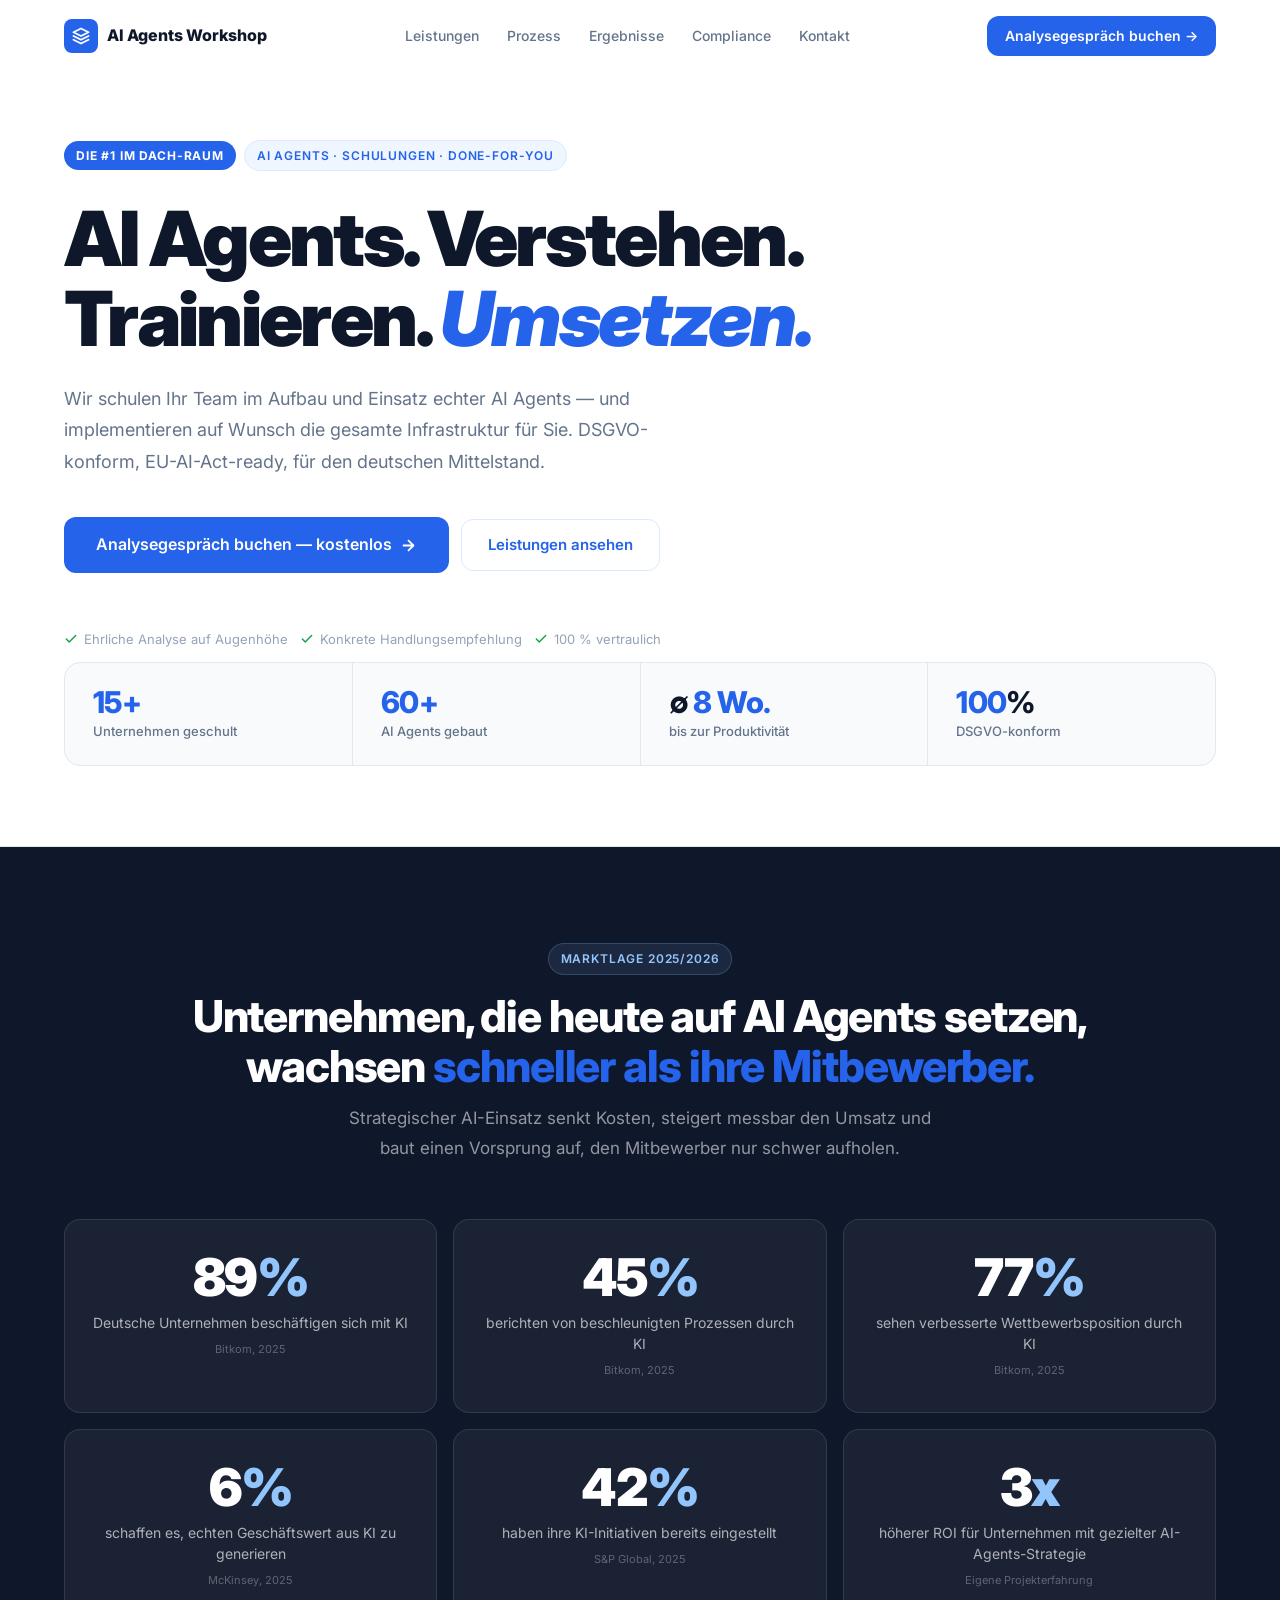
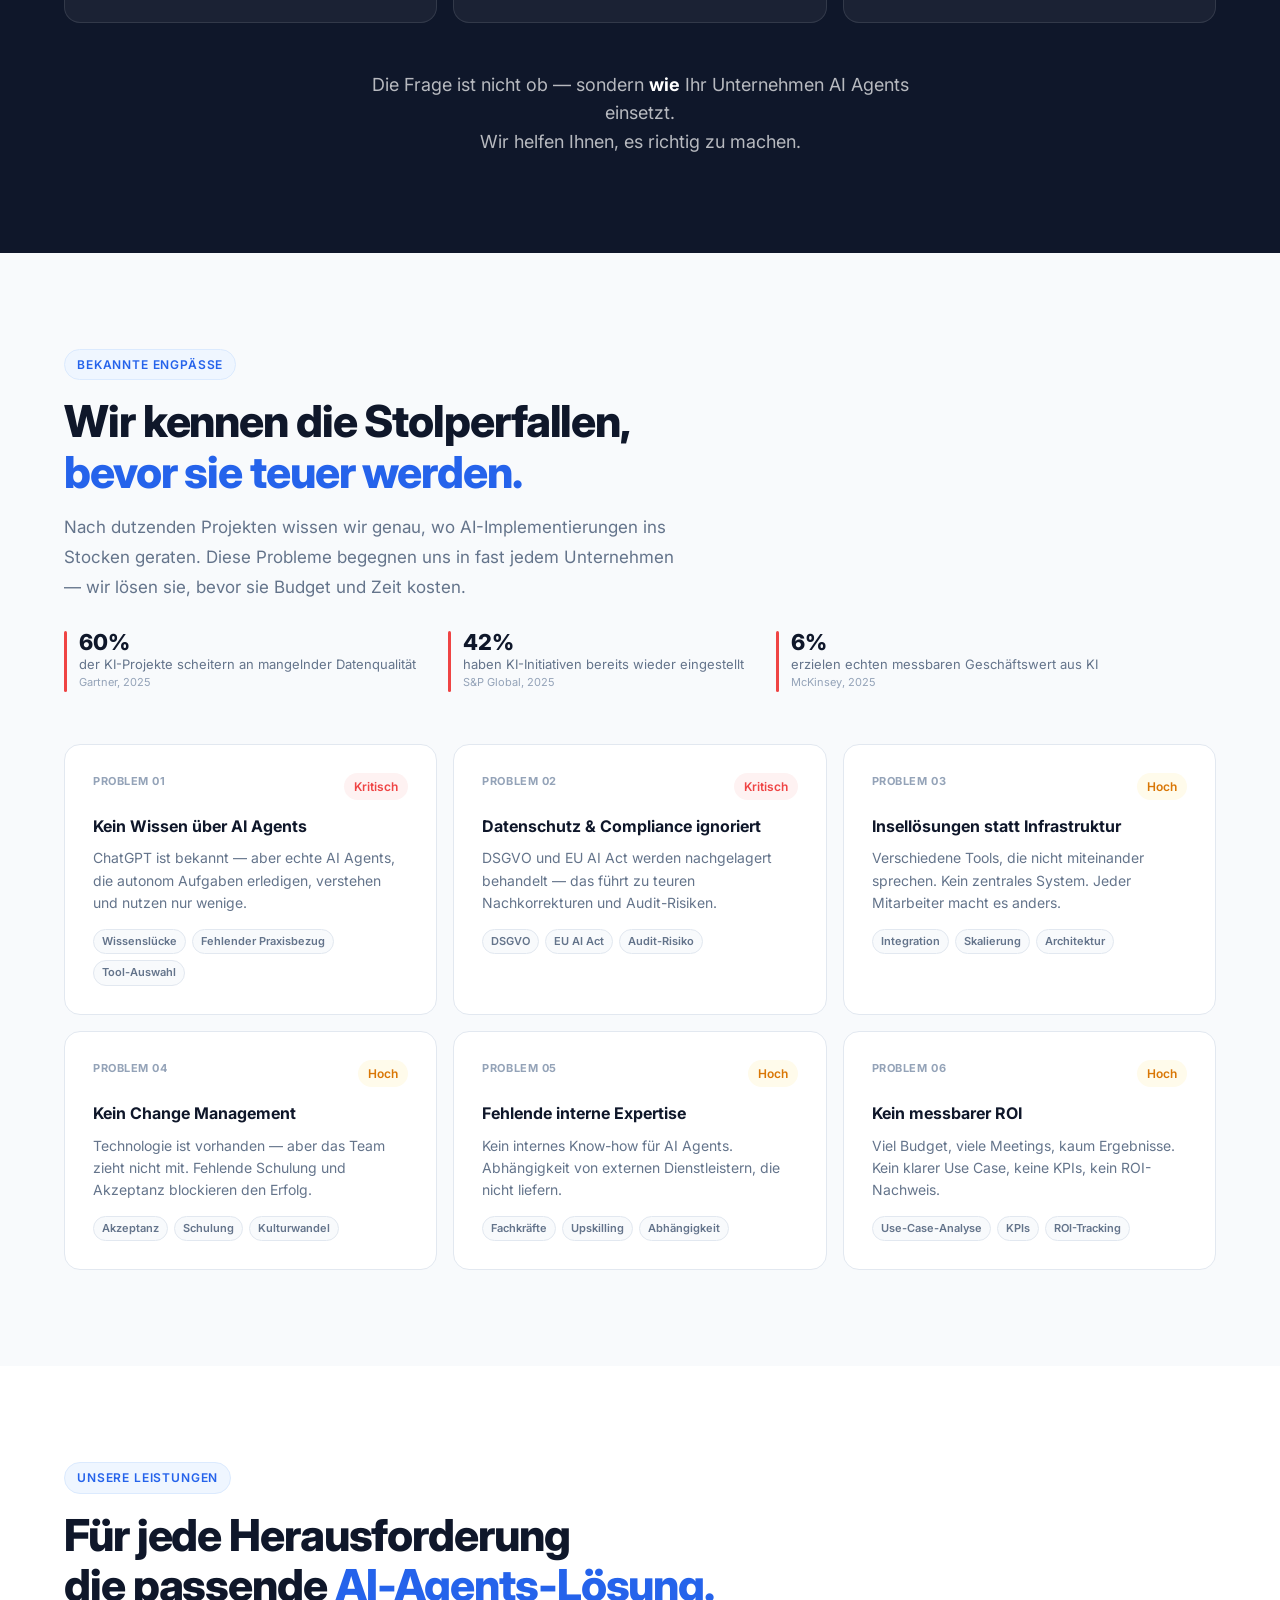
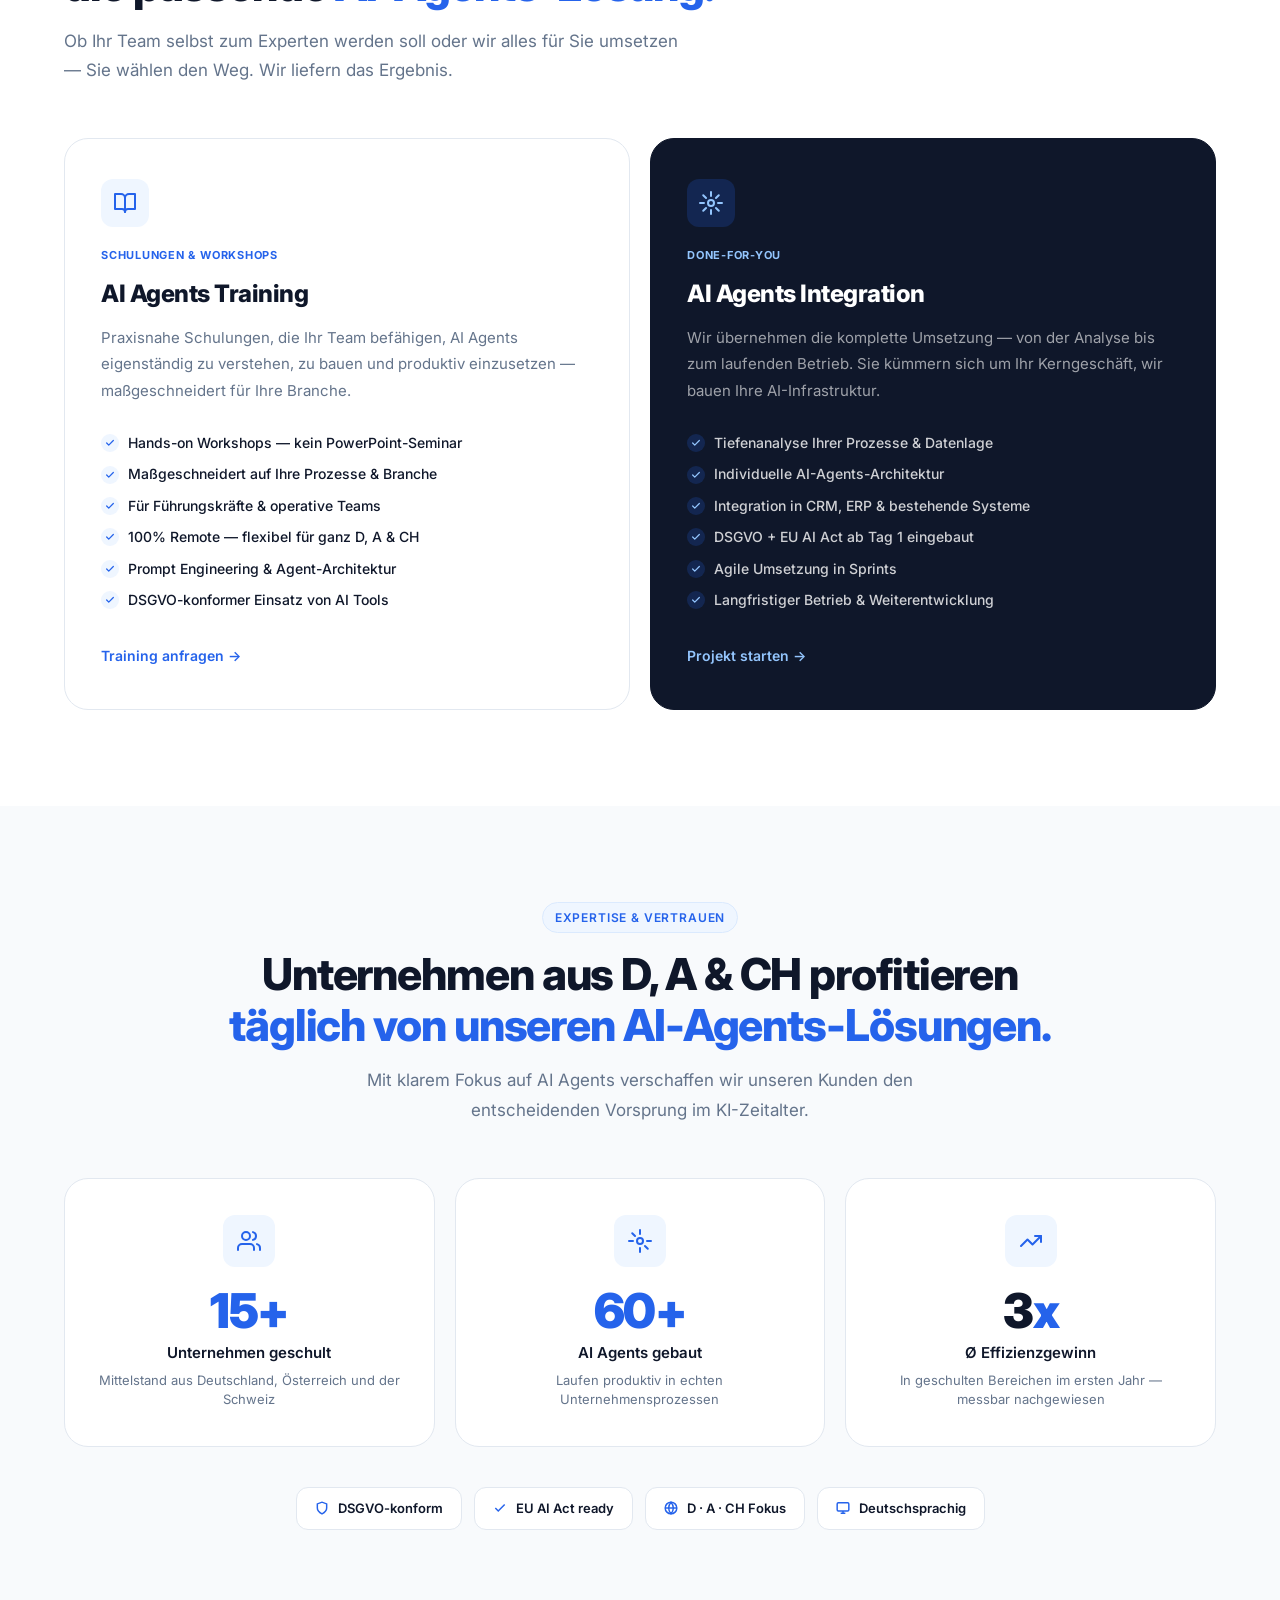
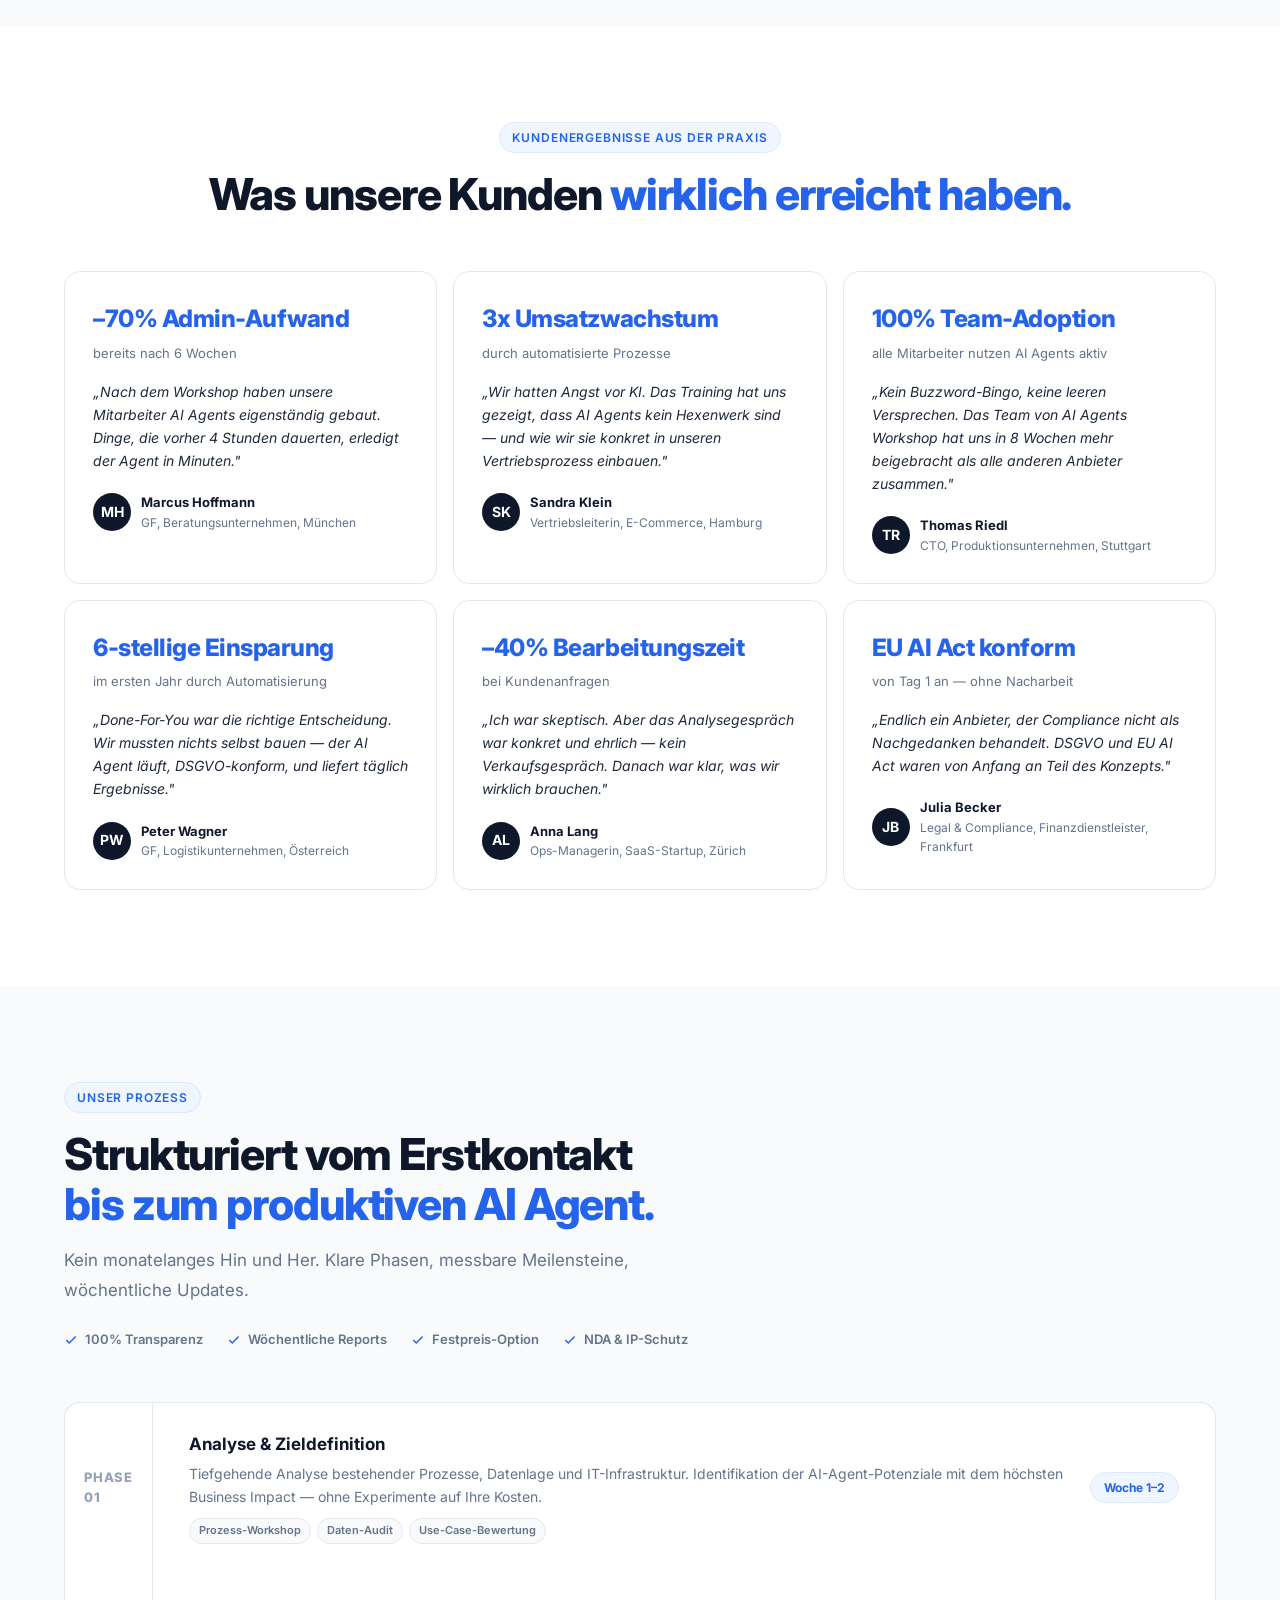
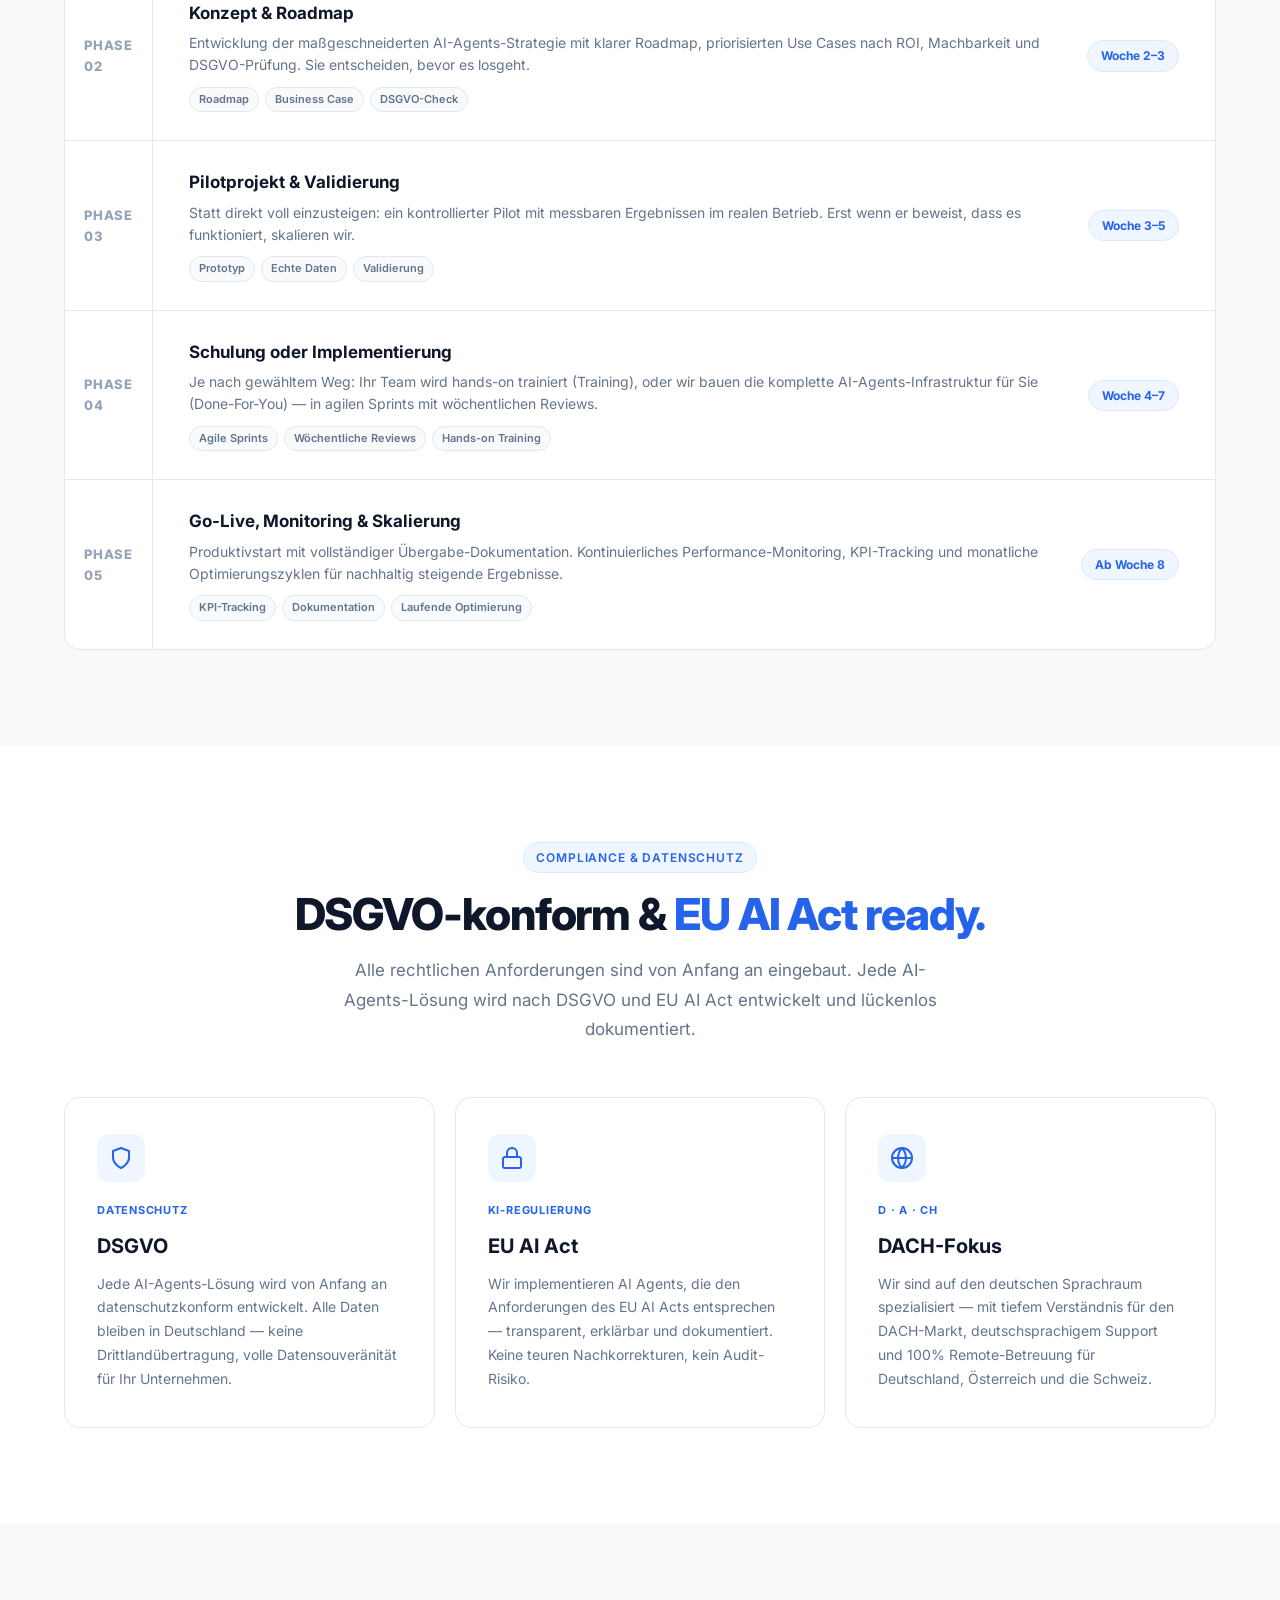
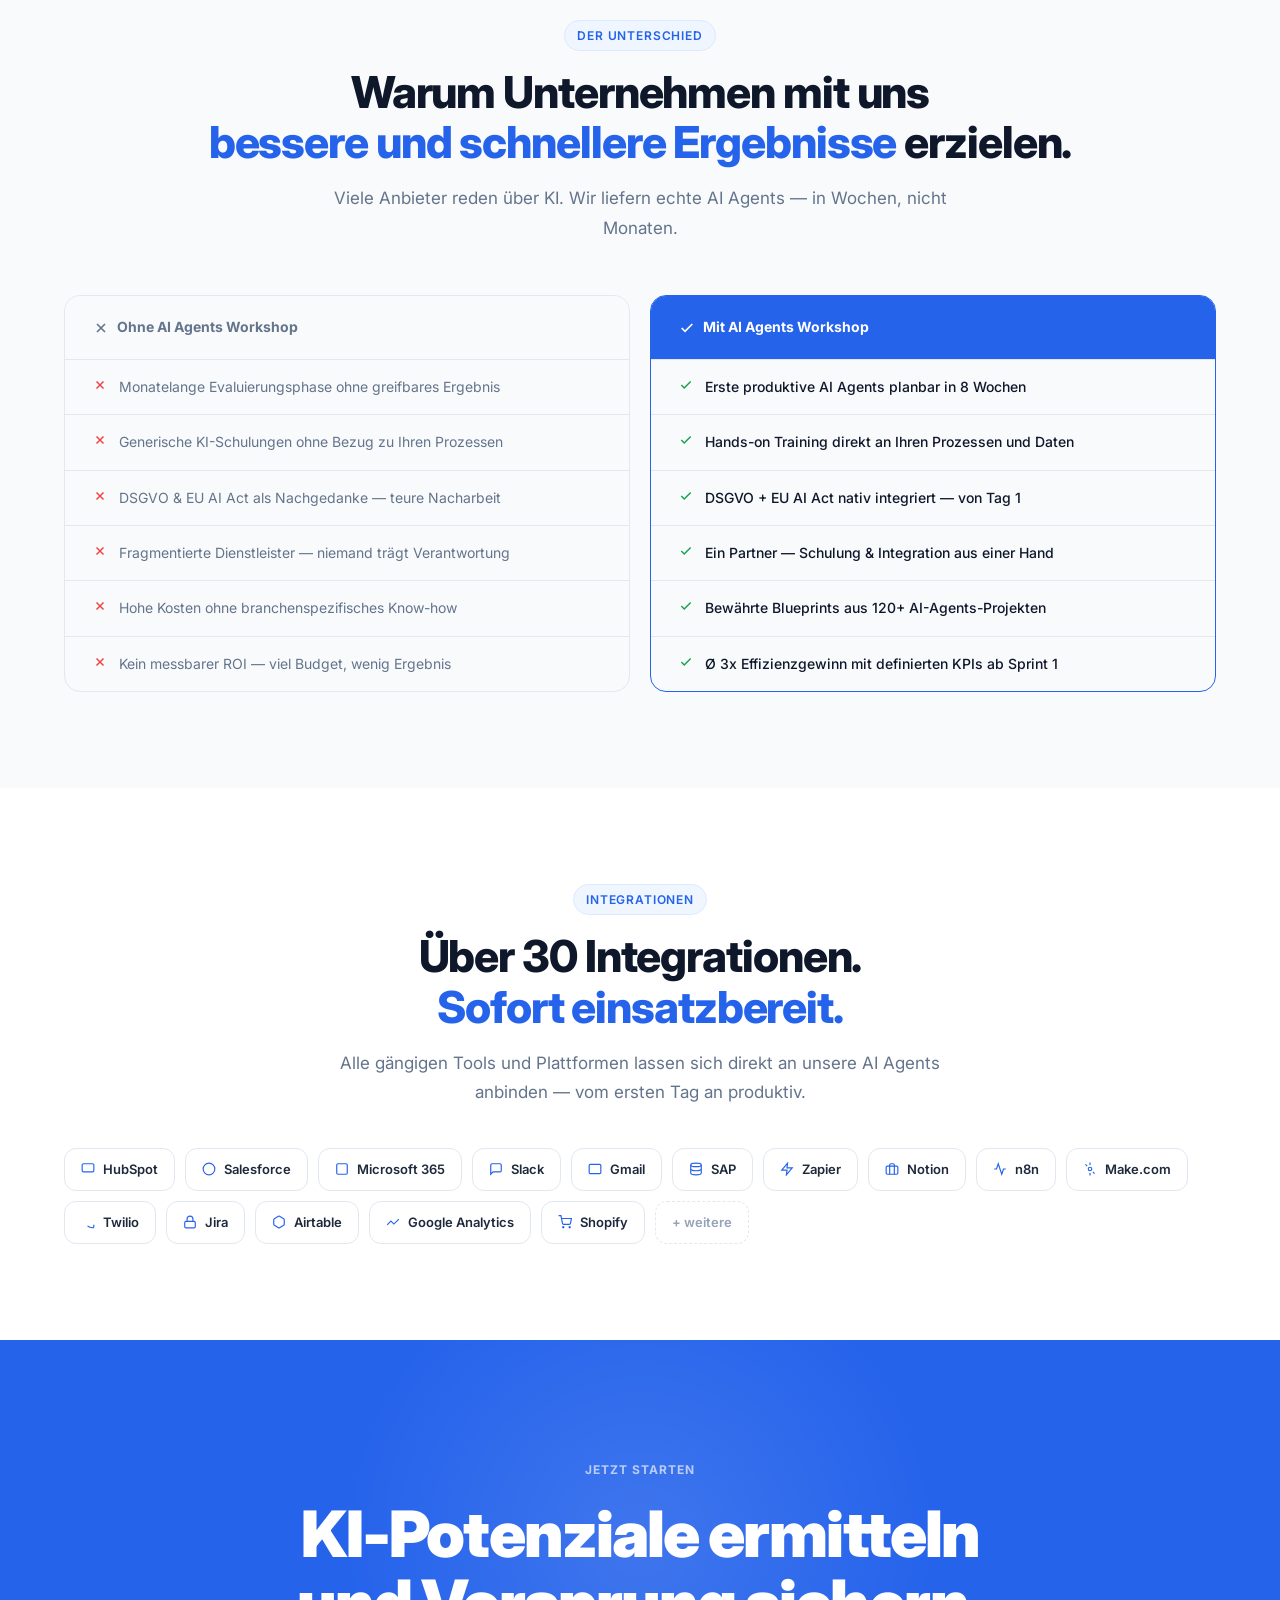
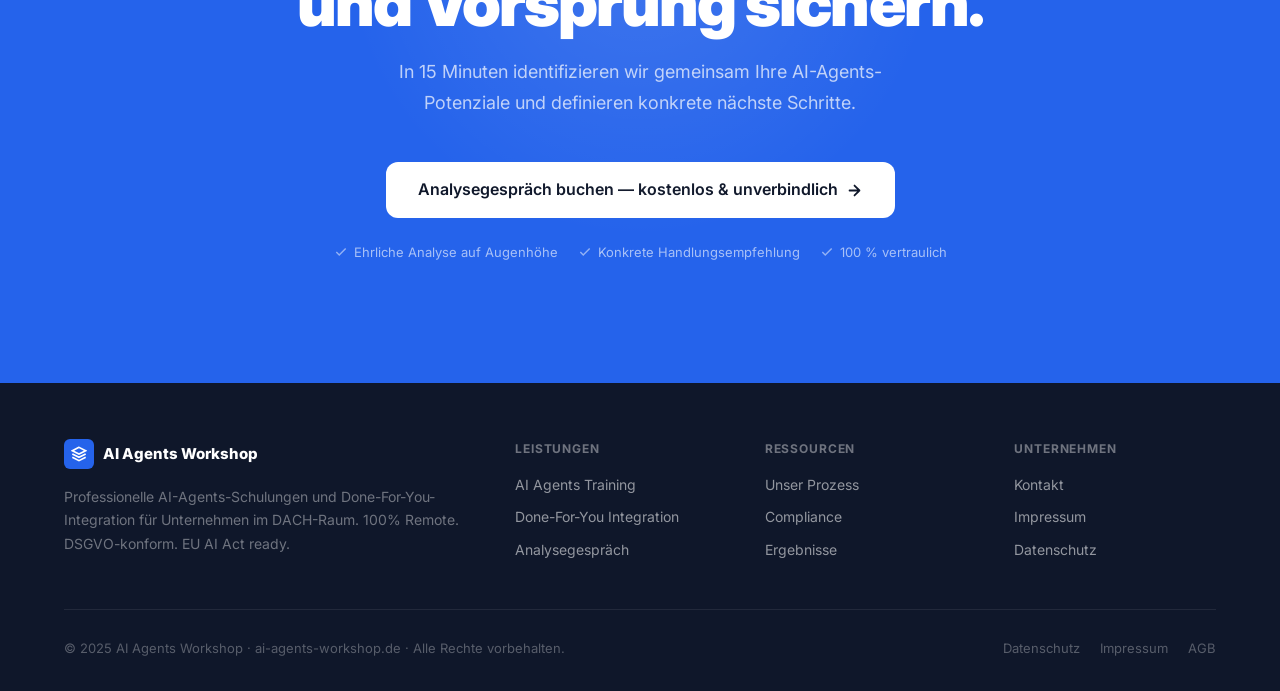
==== index.html @ 1e4930ae "Initial commit" ====
<!DOCTYPE html>
<html lang="de">
<head>
  <meta charset="UTF-8" />
  <meta name="viewport" content="width=device-width, initial-scale=1.0" />
  <meta name="description" content="AI Agents Workshop — Die #1 Anlaufstelle für AI-Agents-Schulungen und Done-For-You-Integration im DACH-Raum. DSGVO-konform. Kein Hype. Echte Ergebnisse." />
  <title>AI Agents Workshop — Schulungen & Done-For-You | DACH-Raum</title>
  <link rel="stylesheet" href="style.css" />
  <link rel="preconnect" href="https://fonts.googleapis.com" />
  <link rel="preconnect" href="https://fonts.gstatic.com" crossorigin />
  <link href="https://fonts.googleapis.com/css2?family=Inter:wght@300;400;500;600;700;800;900&display=swap" rel="stylesheet" />
</head>
<body>

  <!-- ========== NAVBAR ========== -->
  <nav class="nav" id="nav">
    <div class="container">
      <div class="nav__inner">
        <a href="#" class="nav__logo">
          <div class="nav__logo-mark">
            <svg width="18" height="18" viewBox="0 0 24 24" fill="none" stroke="white" stroke-width="2.5" stroke-linecap="round" stroke-linejoin="round">
              <path d="M12 2L2 7l10 5 10-5-10-5z"/><path d="M2 17l10 5 10-5"/><path d="M2 12l10 5 10-5"/>
            </svg>
          </div>
          AI Agents Workshop
        </a>
        <ul class="nav__links">
          <li><a href="#loesungen">Leistungen</a></li>
          <li><a href="#prozess">Prozess</a></li>
          <li><a href="#vertrauen">Ergebnisse</a></li>
          <li><a href="#compliance">Compliance</a></li>
          <li><a href="#kontakt">Kontakt</a></li>
        </ul>
        <a href="#kontakt" class="nav__cta">
          Analysegespräch buchen →
        </a>
        <button class="nav__burger" id="burger" aria-label="Menü" aria-expanded="false">
          <span></span><span></span><span></span>
        </button>
      </div>
    </div>
  </nav>


  <!-- ========== HERO ========== -->
  <section class="hero">
    <div class="container">

      <div class="hero__kicker-row reveal">
        <span class="hero__nr1">Die #1 im DACH-Raum</span>
        <span class="section-kicker">AI Agents · Schulungen · Done-For-You</span>
      </div>

      <h1 class="hero__title reveal d1">
        AI Agents. Verstehen.<br/>
        Trainieren. <em>Umsetzen.</em>
      </h1>

      <p class="hero__sub reveal d2">
        Wir schulen Ihr Team im Aufbau und Einsatz echter AI Agents — und implementieren auf Wunsch die gesamte Infrastruktur für Sie. DSGVO-konform, EU-AI-Act-ready, für den deutschen Mittelstand.
      </p>

      <div class="hero__actions reveal d3">
        <a href="#kontakt" class="btn btn--blue btn--lg">
          Analysegespräch buchen — kostenlos
          <svg width="17" height="17" viewBox="0 0 24 24" fill="none" stroke="currentColor" stroke-width="2.5" stroke-linecap="round" stroke-linejoin="round"><path d="M5 12h14M12 5l7 7-7 7"/></svg>
        </a>
        <a href="#loesungen" class="btn btn--ghost">
          Leistungen ansehen
        </a>
      </div>

      <div class="hero__actions reveal d3" style="margin-bottom:12px">
        <span class="hero__hint">
          <svg width="14" height="14" viewBox="0 0 24 24" fill="none" stroke="currentColor" stroke-width="2.5" stroke-linecap="round" stroke-linejoin="round"><polyline points="20 6 9 17 4 12"/></svg>
          Ehrliche Analyse auf Augenhöhe
        </span>
        <span class="hero__hint">
          <svg width="14" height="14" viewBox="0 0 24 24" fill="none" stroke="currentColor" stroke-width="2.5" stroke-linecap="round" stroke-linejoin="round"><polyline points="20 6 9 17 4 12"/></svg>
          Konkrete Handlungsempfehlung
        </span>
        <span class="hero__hint">
          <svg width="14" height="14" viewBox="0 0 24 24" fill="none" stroke="currentColor" stroke-width="2.5" stroke-linecap="round" stroke-linejoin="round"><polyline points="20 6 9 17 4 12"/></svg>
          100 % vertraulich
        </span>
      </div>

      <div class="hero__stats reveal d4">
        <div class="hero__stat">
          <div class="hero__stat-num"><span class="count-up" data-target="15" data-suffix="+">0+</span></div>
          <div class="hero__stat-label">Unternehmen geschult</div>
        </div>
        <div class="hero__stat">
          <div class="hero__stat-num"><span class="count-up" data-target="60" data-suffix="+">0+</span></div>
          <div class="hero__stat-label">AI Agents gebaut</div>
        </div>
        <div class="hero__stat">
          <div class="hero__stat-num">∅ <span class="count-up" data-target="8" data-suffix=" Wo.">0 Wo.</span></div>
          <div class="hero__stat-label">bis zur Produktivität</div>
        </div>
        <div class="hero__stat">
          <div class="hero__stat-num"><span style="color:var(--blue)">100</span>%</div>
          <div class="hero__stat-label">DSGVO-konform</div>
        </div>
      </div>

    </div>
  </section>


  <!-- ========== MARKT ========== -->
  <section class="section-market">
    <div class="container">
      <div class="market__header reveal">
        <span class="section-kicker">Marktlage 2025/2026</span>
        <h2 class="section-title" style="color:#fff;margin:0 auto 12px">
          Unternehmen, die heute auf AI Agents setzen,<br/>
          wachsen <em>schneller als ihre Mitbewerber.</em>
        </h2>
        <p class="section-sub section-sub--center">Strategischer AI-Einsatz senkt Kosten, steigert messbar den Umsatz und baut einen Vorsprung auf, den Mitbewerber nur schwer aufholen.</p>
      </div>

      <div class="market__grid">
        <div class="market__card reveal d1">
          <div class="market__card-num">89<span>%</span></div>
          <div class="market__card-label">Deutsche Unternehmen beschäftigen sich mit KI</div>
          <div class="market__card-source">Bitkom, 2025</div>
        </div>
        <div class="market__card reveal d2">
          <div class="market__card-num">45<span>%</span></div>
          <div class="market__card-label">berichten von beschleunigten Prozessen durch KI</div>
          <div class="market__card-source">Bitkom, 2025</div>
        </div>
        <div class="market__card reveal d3">
          <div class="market__card-num">77<span>%</span></div>
          <div class="market__card-label">sehen verbesserte Wettbewerbsposition durch KI</div>
          <div class="market__card-source">Bitkom, 2025</div>
        </div>
        <div class="market__card reveal d4">
          <div class="market__card-num">6<span>%</span></div>
          <div class="market__card-label">schaffen es, echten Geschäftswert aus KI zu generieren</div>
          <div class="market__card-source">McKinsey, 2025</div>
        </div>
        <div class="market__card reveal d5">
          <div class="market__card-num">42<span>%</span></div>
          <div class="market__card-label">haben ihre KI-Initiativen bereits eingestellt</div>
          <div class="market__card-source">S&P Global, 2025</div>
        </div>
        <div class="market__card reveal d1">
          <div class="market__card-num">3<span>x</span></div>
          <div class="market__card-label">höherer ROI für Unternehmen mit gezielter AI-Agents-Strategie</div>
          <div class="market__card-source">Eigene Projekterfahrung</div>
        </div>
      </div>

      <p class="market__cta-text reveal" style="margin-top:48px">
        Die Frage ist nicht ob — sondern <strong>wie</strong> Ihr Unternehmen AI Agents einsetzt.<br/>
        Wir helfen Ihnen, es richtig zu machen.
      </p>
    </div>
  </section>


  <!-- ========== PROBLEME ========== -->
  <section class="section section--gray">
    <div class="container">
      <div class="problems__intro reveal">
        <span class="section-kicker">Bekannte Engpässe</span>
        <h2 class="section-title">Wir kennen die Stolperfallen,<br/><em>bevor sie teuer werden.</em></h2>
        <p class="section-sub">Nach dutzenden Projekten wissen wir genau, wo AI-Implementierungen ins Stocken geraten. Diese Probleme begegnen uns in fast jedem Unternehmen — wir lösen sie, bevor sie Budget und Zeit kosten.</p>

        <div class="problems__stats">
          <div class="problems__stat reveal d1">
            <div class="problems__stat-bar"></div>
            <div>
              <div class="problems__stat-num">60%</div>
              <div class="problems__stat-text">der KI-Projekte scheitern an mangelnder Datenqualität</div>
              <div class="problems__stat-source">Gartner, 2025</div>
            </div>
          </div>
          <div class="problems__stat reveal d2">
            <div class="problems__stat-bar"></div>
            <div>
              <div class="problems__stat-num">42%</div>
              <div class="problems__stat-text">haben KI-Initiativen bereits wieder eingestellt</div>
              <div class="problems__stat-source">S&P Global, 2025</div>
            </div>
          </div>
          <div class="problems__stat reveal d3">
            <div class="problems__stat-bar"></div>
            <div>
              <div class="problems__stat-num">6%</div>
              <div class="problems__stat-text">erzielen echten messbaren Geschäftswert aus KI</div>
              <div class="problems__stat-source">McKinsey, 2025</div>
            </div>
          </div>
        </div>
      </div>

      <div class="problems__grid">
        <div class="prob-card reveal d1">
          <div class="prob-card__head">
            <span class="prob-card__num">Problem 01</span>
            <span class="badge badge--red">Kritisch</span>
          </div>
          <h3 class="prob-card__title">Kein Wissen über AI Agents</h3>
          <p class="prob-card__desc">ChatGPT ist bekannt — aber echte AI Agents, die autonom Aufgaben erledigen, verstehen und nutzen nur wenige.</p>
          <div class="prob-card__tags">
            <span class="prob-tag">Wissenslücke</span>
            <span class="prob-tag">Fehlender Praxisbezug</span>
            <span class="prob-tag">Tool-Auswahl</span>
          </div>
        </div>

        <div class="prob-card reveal d2">
          <div class="prob-card__head">
            <span class="prob-card__num">Problem 02</span>
            <span class="badge badge--red">Kritisch</span>
          </div>
          <h3 class="prob-card__title">Datenschutz & Compliance ignoriert</h3>
          <p class="prob-card__desc">DSGVO und EU AI Act werden nachgelagert behandelt — das führt zu teuren Nachkorrekturen und Audit-Risiken.</p>
          <div class="prob-card__tags">
            <span class="prob-tag">DSGVO</span>
            <span class="prob-tag">EU AI Act</span>
            <span class="prob-tag">Audit-Risiko</span>
          </div>
        </div>

        <div class="prob-card reveal d3">
          <div class="prob-card__head">
            <span class="prob-card__num">Problem 03</span>
            <span class="badge badge--amber">Hoch</span>
          </div>
          <h3 class="prob-card__title">Insellösungen statt Infrastruktur</h3>
          <p class="prob-card__desc">Verschiedene Tools, die nicht miteinander sprechen. Kein zentrales System. Jeder Mitarbeiter macht es anders.</p>
          <div class="prob-card__tags">
            <span class="prob-tag">Integration</span>
            <span class="prob-tag">Skalierung</span>
            <span class="prob-tag">Architektur</span>
          </div>
        </div>

        <div class="prob-card reveal d4">
          <div class="prob-card__head">
            <span class="prob-card__num">Problem 04</span>
            <span class="badge badge--amber">Hoch</span>
          </div>
          <h3 class="prob-card__title">Kein Change Management</h3>
          <p class="prob-card__desc">Technologie ist vorhanden — aber das Team zieht nicht mit. Fehlende Schulung und Akzeptanz blockieren den Erfolg.</p>
          <div class="prob-card__tags">
            <span class="prob-tag">Akzeptanz</span>
            <span class="prob-tag">Schulung</span>
            <span class="prob-tag">Kulturwandel</span>
          </div>
        </div>

        <div class="prob-card reveal d5">
          <div class="prob-card__head">
            <span class="prob-card__num">Problem 05</span>
            <span class="badge badge--amber">Hoch</span>
          </div>
          <h3 class="prob-card__title">Fehlende interne Expertise</h3>
          <p class="prob-card__desc">Kein internes Know-how für AI Agents. Abhängigkeit von externen Dienstleistern, die nicht liefern.</p>
          <div class="prob-card__tags">
            <span class="prob-tag">Fachkräfte</span>
            <span class="prob-tag">Upskilling</span>
            <span class="prob-tag">Abhängigkeit</span>
          </div>
        </div>

        <div class="prob-card reveal d1">
          <div class="prob-card__head">
            <span class="prob-card__num">Problem 06</span>
            <span class="badge badge--amber">Hoch</span>
          </div>
          <h3 class="prob-card__title">Kein messbarer ROI</h3>
          <p class="prob-card__desc">Viel Budget, viele Meetings, kaum Ergebnisse. Kein klarer Use Case, keine KPIs, kein ROI-Nachweis.</p>
          <div class="prob-card__tags">
            <span class="prob-tag">Use-Case-Analyse</span>
            <span class="prob-tag">KPIs</span>
            <span class="prob-tag">ROI-Tracking</span>
          </div>
        </div>
      </div>
    </div>
  </section>


  <!-- ========== LÖSUNGEN ========== -->
  <section class="section" id="loesungen">
    <div class="container">
      <div class="reveal">
        <span class="section-kicker">Unsere Leistungen</span>
        <h2 class="section-title">Für jede Herausforderung<br/>die passende <em>AI-Agents-Lösung.</em></h2>
        <p class="section-sub">Ob Ihr Team selbst zum Experten werden soll oder wir alles für Sie umsetzen — Sie wählen den Weg. Wir liefern das Ergebnis.</p>
      </div>

      <div class="solutions__grid">
        <div class="sol-card reveal d1">
          <div class="sol-card__icon">
            <svg width="24" height="24" viewBox="0 0 24 24" fill="none" stroke="currentColor" stroke-width="2" stroke-linecap="round" stroke-linejoin="round">
              <path d="M2 3h6a4 4 0 0 1 4 4v14a3 3 0 0 0-3-3H2z"/><path d="M22 3h-6a4 4 0 0 0-4 4v14a3 3 0 0 1 3-3h7z"/>
            </svg>
          </div>
          <div class="sol-card__tag">Schulungen & Workshops</div>
          <h3 class="sol-card__title">AI Agents Training</h3>
          <p class="sol-card__desc">Praxisnahe Schulungen, die Ihr Team befähigen, AI Agents eigenständig zu verstehen, zu bauen und produktiv einzusetzen — maßgeschneidert für Ihre Branche.</p>
          <ul class="sol-card__list">
            <li>Hands-on Workshops — kein PowerPoint-Seminar</li>
            <li>Maßgeschneidert auf Ihre Prozesse & Branche</li>
            <li>Für Führungskräfte & operative Teams</li>
            <li>100% Remote — flexibel für ganz D, A & CH</li>
            <li>Prompt Engineering & Agent-Architektur</li>
            <li>DSGVO-konformer Einsatz von AI Tools</li>
          </ul>
          <a href="#kontakt" class="sol-card__cta">
            Training anfragen →
          </a>
        </div>

        <div class="sol-card sol-card--featured reveal d2">
          <div class="sol-card__icon">
            <svg width="24" height="24" viewBox="0 0 24 24" fill="none" stroke="currentColor" stroke-width="2" stroke-linecap="round" stroke-linejoin="round">
              <circle cx="12" cy="12" r="3"/><path d="M12 1v4M12 19v4M4.22 4.22l2.83 2.83M16.95 16.95l2.83 2.83M1 12h4M19 12h4M4.22 19.78l2.83-2.83M16.95 7.05l2.83-2.83"/>
            </svg>
          </div>
          <div class="sol-card__tag">Done-For-You</div>
          <h3 class="sol-card__title">AI Agents Integration</h3>
          <p class="sol-card__desc">Wir übernehmen die komplette Umsetzung — von der Analyse bis zum laufenden Betrieb. Sie kümmern sich um Ihr Kerngeschäft, wir bauen Ihre AI-Infrastruktur.</p>
          <ul class="sol-card__list">
            <li>Tiefenanalyse Ihrer Prozesse & Datenlage</li>
            <li>Individuelle AI-Agents-Architektur</li>
            <li>Integration in CRM, ERP & bestehende Systeme</li>
            <li>DSGVO + EU AI Act ab Tag 1 eingebaut</li>
            <li>Agile Umsetzung in Sprints</li>
            <li>Langfristiger Betrieb & Weiterentwicklung</li>
          </ul>
          <a href="#kontakt" class="sol-card__cta">
            Projekt starten →
          </a>
        </div>
      </div>
    </div>
  </section>


  <!-- ========== VERTRAUEN / METRIKEN ========== -->
  <section class="section section--gray" id="vertrauen">
    <div class="container">
      <div class="reveal" style="text-align:center">
        <span class="section-kicker">Expertise & Vertrauen</span>
        <h2 class="section-title" style="text-align:center">Unternehmen aus D, A &amp; CH profitieren<br/><em>täglich von unseren AI-Agents-Lösungen.</em></h2>
        <p class="section-sub section-sub--center">Mit klarem Fokus auf AI Agents verschaffen wir unseren Kunden den entscheidenden Vorsprung im KI-Zeitalter.</p>
      </div>

      <div class="trust__grid">
        <div class="trust-card reveal d1">
          <div class="trust-card__icon">
            <svg width="24" height="24" viewBox="0 0 24 24" fill="none" stroke="currentColor" stroke-width="2" stroke-linecap="round" stroke-linejoin="round"><path d="M17 21v-2a4 4 0 0 0-4-4H5a4 4 0 0 0-4 4v2"/><circle cx="9" cy="7" r="4"/><path d="M23 21v-2a4 4 0 0 0-3-3.87"/><path d="M16 3.13a4 4 0 0 1 0 7.75"/></svg>
          </div>
          <div class="trust-card__num"><span class="count-up" data-target="15" data-suffix="+">0+</span></div>
          <div class="trust-card__label">Unternehmen geschult</div>
          <div class="trust-card__sub">Mittelstand aus Deutschland, Österreich und der Schweiz</div>
        </div>
        <div class="trust-card reveal d2">
          <div class="trust-card__icon">
            <svg width="24" height="24" viewBox="0 0 24 24" fill="none" stroke="currentColor" stroke-width="2" stroke-linecap="round" stroke-linejoin="round"><circle cx="12" cy="12" r="3"/><path d="M12 1v4M12 19v4M4.22 4.22l2.83 2.83M16.95 16.95l2.83 2.83M1 12h4M19 12h4"/></svg>
          </div>
          <div class="trust-card__num"><span class="count-up" data-target="60" data-suffix="+">0+</span></div>
          <div class="trust-card__label">AI Agents gebaut</div>
          <div class="trust-card__sub">Laufen produktiv in echten Unternehmensprozessen</div>
        </div>
        <div class="trust-card reveal d3">
          <div class="trust-card__icon">
            <svg width="24" height="24" viewBox="0 0 24 24" fill="none" stroke="currentColor" stroke-width="2" stroke-linecap="round" stroke-linejoin="round"><polyline points="22 7 13.5 15.5 8.5 10.5 2 17"/><polyline points="16 7 22 7 22 13"/></svg>
          </div>
          <div class="trust-card__num">3<span>x</span></div>
          <div class="trust-card__label">Ø Effizienzgewinn</div>
          <div class="trust-card__sub">In geschulten Bereichen im ersten Jahr — messbar nachgewiesen</div>
        </div>
      </div>

      <div class="certs reveal" style="justify-content:center">
        <div class="cert-badge">
          <svg width="14" height="14" viewBox="0 0 24 24" fill="none" stroke="currentColor" stroke-width="2.5"><path d="M12 22s8-4 8-10V5l-8-3-8 3v7c0 6 8 10 8 10z"/></svg>
          DSGVO-konform
        </div>
        <div class="cert-badge">
          <svg width="14" height="14" viewBox="0 0 24 24" fill="none" stroke="currentColor" stroke-width="2.5"><polyline points="20 6 9 17 4 12"/></svg>
          EU AI Act ready
        </div>
        <div class="cert-badge">
          <svg width="14" height="14" viewBox="0 0 24 24" fill="none" stroke="currentColor" stroke-width="2.5"><circle cx="12" cy="12" r="10"/><line x1="2" y1="12" x2="22" y2="12"/><path d="M12 2a15.3 15.3 0 0 1 4 10 15.3 15.3 0 0 1-4 10 15.3 15.3 0 0 1-4-10 15.3 15.3 0 0 1 4-10z"/></svg>
          D · A · CH Fokus
        </div>
        <div class="cert-badge">
          <svg width="14" height="14" viewBox="0 0 24 24" fill="none" stroke="currentColor" stroke-width="2.5"><rect x="2" y="3" width="20" height="14" rx="2"/><path d="M8 21h8M12 17v4"/></svg>
          Deutschsprachig
        </div>
      </div>
    </div>
  </section>


  <!-- ========== TESTIMONIALS ========== -->
  <section class="section">
    <div class="container">
      <div class="reveal" style="text-align:center">
        <span class="section-kicker">Kundenergebnisse aus der Praxis</span>
        <h2 class="section-title" style="text-align:center">Was unsere Kunden <em>wirklich erreicht haben.</em></h2>
      </div>

      <div class="testi__grid">
        <div class="testi-card reveal d1">
          <div class="testi-card__metric">–70% Admin-Aufwand</div>
          <div class="testi-card__sub-metric">bereits nach 6 Wochen</div>
          <p class="testi-card__quote">„Nach dem Workshop haben unsere Mitarbeiter AI Agents eigenständig gebaut. Dinge, die vorher 4 Stunden dauerten, erledigt der Agent in Minuten."</p>
          <div class="testi-card__author">
            <div class="testi-card__avatar">MH</div>
            <div>
              <div class="testi-card__name">Marcus Hoffmann</div>
              <div class="testi-card__role">GF, Beratungsunternehmen, München</div>
            </div>
          </div>
        </div>

        <div class="testi-card reveal d2">
          <div class="testi-card__metric">3x Umsatzwachstum</div>
          <div class="testi-card__sub-metric">durch automatisierte Prozesse</div>
          <p class="testi-card__quote">„Wir hatten Angst vor KI. Das Training hat uns gezeigt, dass AI Agents kein Hexenwerk sind — und wie wir sie konkret in unseren Vertriebsprozess einbauen."</p>
          <div class="testi-card__author">
            <div class="testi-card__avatar">SK</div>
            <div>
              <div class="testi-card__name">Sandra Klein</div>
              <div class="testi-card__role">Vertriebsleiterin, E-Commerce, Hamburg</div>
            </div>
          </div>
        </div>

        <div class="testi-card reveal d3">
          <div class="testi-card__metric">100% Team-Adoption</div>
          <div class="testi-card__sub-metric">alle Mitarbeiter nutzen AI Agents aktiv</div>
          <p class="testi-card__quote">„Kein Buzzword-Bingo, keine leeren Versprechen. Das Team von AI Agents Workshop hat uns in 8 Wochen mehr beigebracht als alle anderen Anbieter zusammen."</p>
          <div class="testi-card__author">
            <div class="testi-card__avatar">TR</div>
            <div>
              <div class="testi-card__name">Thomas Riedl</div>
              <div class="testi-card__role">CTO, Produktionsunternehmen, Stuttgart</div>
            </div>
          </div>
        </div>

        <div class="testi-card reveal d4">
          <div class="testi-card__metric">6-stellige Einsparung</div>
          <div class="testi-card__sub-metric">im ersten Jahr durch Automatisierung</div>
          <p class="testi-card__quote">„Done-For-You war die richtige Entscheidung. Wir mussten nichts selbst bauen — der AI Agent läuft, DSGVO-konform, und liefert täglich Ergebnisse."</p>
          <div class="testi-card__author">
            <div class="testi-card__avatar">PW</div>
            <div>
              <div class="testi-card__name">Peter Wagner</div>
              <div class="testi-card__role">GF, Logistikunternehmen, Österreich</div>
            </div>
          </div>
        </div>

        <div class="testi-card reveal d5">
          <div class="testi-card__metric">–40% Bearbeitungszeit</div>
          <div class="testi-card__sub-metric">bei Kundenanfragen</div>
          <p class="testi-card__quote">„Ich war skeptisch. Aber das Analysegespräch war konkret und ehrlich — kein Verkaufsgespräch. Danach war klar, was wir wirklich brauchen."</p>
          <div class="testi-card__author">
            <div class="testi-card__avatar">AL</div>
            <div>
              <div class="testi-card__name">Anna Lang</div>
              <div class="testi-card__role">Ops-Managerin, SaaS-Startup, Zürich</div>
            </div>
          </div>
        </div>

        <div class="testi-card reveal d1">
          <div class="testi-card__metric">EU AI Act konform</div>
          <div class="testi-card__sub-metric">von Tag 1 an — ohne Nacharbeit</div>
          <p class="testi-card__quote">„Endlich ein Anbieter, der Compliance nicht als Nachgedanken behandelt. DSGVO und EU AI Act waren von Anfang an Teil des Konzepts."</p>
          <div class="testi-card__author">
            <div class="testi-card__avatar">JB</div>
            <div>
              <div class="testi-card__name">Julia Becker</div>
              <div class="testi-card__role">Legal & Compliance, Finanzdienstleister, Frankfurt</div>
            </div>
          </div>
        </div>
      </div>
    </div>
  </section>


  <!-- ========== PROZESS ========== -->
  <section class="section section--gray" id="prozess">
    <div class="container">
      <div class="reveal">
        <span class="section-kicker">Unser Prozess</span>
        <h2 class="section-title">Strukturiert vom Erstkontakt<br/><em>bis zum produktiven AI Agent.</em></h2>
        <p class="section-sub">Kein monatelanges Hin und Her. Klare Phasen, messbare Meilensteine, wöchentliche Updates.</p>
        <div class="prozess__meta reveal d1">
          <span class="prozess__meta-item">
            <svg width="14" height="14" viewBox="0 0 24 24" fill="none" stroke="currentColor" stroke-width="2.5"><polyline points="20 6 9 17 4 12"/></svg>
            100% Transparenz
          </span>
          <span class="prozess__meta-item">
            <svg width="14" height="14" viewBox="0 0 24 24" fill="none" stroke="currentColor" stroke-width="2.5"><polyline points="20 6 9 17 4 12"/></svg>
            Wöchentliche Reports
          </span>
          <span class="prozess__meta-item">
            <svg width="14" height="14" viewBox="0 0 24 24" fill="none" stroke="currentColor" stroke-width="2.5"><polyline points="20 6 9 17 4 12"/></svg>
            Festpreis-Option
          </span>
          <span class="prozess__meta-item">
            <svg width="14" height="14" viewBox="0 0 24 24" fill="none" stroke="currentColor" stroke-width="2.5"><polyline points="20 6 9 17 4 12"/></svg>
            NDA & IP-Schutz
          </span>
        </div>
      </div>

      <div class="prozess__steps reveal d2">
        <div class="prozess__step">
          <div class="prozess__num"><span class="prozess__num-inner">Phase 01</span></div>
          <div class="prozess__content">
            <div class="prozess__info">
              <h3 class="prozess__step-title">Analyse & Zieldefinition</h3>
              <p class="prozess__step-desc">Tiefgehende Analyse bestehender Prozesse, Datenlage und IT-Infrastruktur. Identifikation der AI-Agent-Potenziale mit dem höchsten Business Impact — ohne Experimente auf Ihre Kosten.</p>
              <div class="prozess__step-pills">
                <span class="prozess__pill">Prozess-Workshop</span>
                <span class="prozess__pill">Daten-Audit</span>
                <span class="prozess__pill">Use-Case-Bewertung</span>
              </div>
            </div>
            <span class="prozess__duration">Woche 1–2</span>
          </div>
        </div>

        <div class="prozess__step">
          <div class="prozess__num"><span class="prozess__num-inner">Phase 02</span></div>
          <div class="prozess__content">
            <div class="prozess__info">
              <h3 class="prozess__step-title">Konzept & Roadmap</h3>
              <p class="prozess__step-desc">Entwicklung der maßgeschneiderten AI-Agents-Strategie mit klarer Roadmap, priorisierten Use Cases nach ROI, Machbarkeit und DSGVO-Prüfung. Sie entscheiden, bevor es losgeht.</p>
              <div class="prozess__step-pills">
                <span class="prozess__pill">Roadmap</span>
                <span class="prozess__pill">Business Case</span>
                <span class="prozess__pill">DSGVO-Check</span>
              </div>
            </div>
            <span class="prozess__duration">Woche 2–3</span>
          </div>
        </div>

        <div class="prozess__step">
          <div class="prozess__num"><span class="prozess__num-inner">Phase 03</span></div>
          <div class="prozess__content">
            <div class="prozess__info">
              <h3 class="prozess__step-title">Pilotprojekt & Validierung</h3>
              <p class="prozess__step-desc">Statt direkt voll einzusteigen: ein kontrollierter Pilot mit messbaren Ergebnissen im realen Betrieb. Erst wenn er beweist, dass es funktioniert, skalieren wir.</p>
              <div class="prozess__step-pills">
                <span class="prozess__pill">Prototyp</span>
                <span class="prozess__pill">Echte Daten</span>
                <span class="prozess__pill">Validierung</span>
              </div>
            </div>
            <span class="prozess__duration">Woche 3–5</span>
          </div>
        </div>

        <div class="prozess__step">
          <div class="prozess__num"><span class="prozess__num-inner">Phase 04</span></div>
          <div class="prozess__content">
            <div class="prozess__info">
              <h3 class="prozess__step-title">Schulung oder Implementierung</h3>
              <p class="prozess__step-desc">Je nach gewähltem Weg: Ihr Team wird hands-on trainiert (Training), oder wir bauen die komplette AI-Agents-Infrastruktur für Sie (Done-For-You) — in agilen Sprints mit wöchentlichen Reviews.</p>
              <div class="prozess__step-pills">
                <span class="prozess__pill">Agile Sprints</span>
                <span class="prozess__pill">Wöchentliche Reviews</span>
                <span class="prozess__pill">Hands-on Training</span>
              </div>
            </div>
            <span class="prozess__duration">Woche 4–7</span>
          </div>
        </div>

        <div class="prozess__step">
          <div class="prozess__num"><span class="prozess__num-inner">Phase 05</span></div>
          <div class="prozess__content">
            <div class="prozess__info">
              <h3 class="prozess__step-title">Go-Live, Monitoring & Skalierung</h3>
              <p class="prozess__step-desc">Produktivstart mit vollständiger Übergabe-Dokumentation. Kontinuierliches Performance-Monitoring, KPI-Tracking und monatliche Optimierungszyklen für nachhaltig steigende Ergebnisse.</p>
              <div class="prozess__step-pills">
                <span class="prozess__pill">KPI-Tracking</span>
                <span class="prozess__pill">Dokumentation</span>
                <span class="prozess__pill">Laufende Optimierung</span>
              </div>
            </div>
            <span class="prozess__duration">Ab Woche 8</span>
          </div>
        </div>
      </div>
    </div>
  </section>


  <!-- ========== COMPLIANCE ========== -->
  <section class="section" id="compliance">
    <div class="container">
      <div class="reveal" style="text-align:center">
        <span class="section-kicker">Compliance & Datenschutz</span>
        <h2 class="section-title" style="text-align:center">DSGVO-konform & <em>EU AI Act ready.</em></h2>
        <p class="section-sub section-sub--center">Alle rechtlichen Anforderungen sind von Anfang an eingebaut. Jede AI-Agents-Lösung wird nach DSGVO und EU AI Act entwickelt und lückenlos dokumentiert.</p>
      </div>

      <div class="compliance__grid">
        <div class="comp-card reveal d1">
          <div class="comp-card__icon">
            <svg width="24" height="24" viewBox="0 0 24 24" fill="none" stroke="currentColor" stroke-width="2" stroke-linecap="round" stroke-linejoin="round"><path d="M12 22s8-4 8-10V5l-8-3-8 3v7c0 6 8 10 8 10z"/></svg>
          </div>
          <div class="comp-card__label">Datenschutz</div>
          <h3 class="comp-card__title">DSGVO</h3>
          <p class="comp-card__desc">Jede AI-Agents-Lösung wird von Anfang an datenschutzkonform entwickelt. Alle Daten bleiben in Deutschland — keine Drittlandübertragung, volle Datensouveränität für Ihr Unternehmen.</p>
        </div>

        <div class="comp-card reveal d2">
          <div class="comp-card__icon">
            <svg width="24" height="24" viewBox="0 0 24 24" fill="none" stroke="currentColor" stroke-width="2" stroke-linecap="round" stroke-linejoin="round"><rect x="3" y="11" width="18" height="11" rx="2"/><path d="M7 11V7a5 5 0 0 1 10 0v4"/></svg>
          </div>
          <div class="comp-card__label">KI-Regulierung</div>
          <h3 class="comp-card__title">EU AI Act</h3>
          <p class="comp-card__desc">Wir implementieren AI Agents, die den Anforderungen des EU AI Acts entsprechen — transparent, erklärbar und dokumentiert. Keine teuren Nachkorrekturen, kein Audit-Risiko.</p>
        </div>

        <div class="comp-card reveal d3">
          <div class="comp-card__icon">
            <svg width="24" height="24" viewBox="0 0 24 24" fill="none" stroke="currentColor" stroke-width="2" stroke-linecap="round" stroke-linejoin="round"><circle cx="12" cy="12" r="10"/><line x1="2" y1="12" x2="22" y2="12"/><path d="M12 2a15.3 15.3 0 0 1 4 10 15.3 15.3 0 0 1-4 10 15.3 15.3 0 0 1-4-10 15.3 15.3 0 0 1 4-10z"/></svg>
          </div>
          <div class="comp-card__label">D · A · CH</div>
          <h3 class="comp-card__title">DACH-Fokus</h3>
          <p class="comp-card__desc">Wir sind auf den deutschen Sprachraum spezialisiert — mit tiefem Verständnis für den DACH-Markt, deutschsprachigem Support und 100% Remote-Betreuung für Deutschland, Österreich und die Schweiz.</p>
        </div>
      </div>
    </div>
  </section>


  <!-- ========== VERGLEICH ========== -->
  <section class="section section--gray">
    <div class="container">
      <div class="reveal" style="text-align:center">
        <span class="section-kicker">Der Unterschied</span>
        <h2 class="section-title" style="text-align:center">Warum Unternehmen mit uns<br/><em>bessere und schnellere Ergebnisse</em> erzielen.</h2>
        <p class="section-sub section-sub--center">Viele Anbieter reden über KI. Wir liefern echte AI Agents — in Wochen, nicht Monaten.</p>
      </div>

      <div class="vs__grid reveal d2">
        <div class="vs-col vs-col--bad">
          <div class="vs-col__head">
            <svg width="16" height="16" viewBox="0 0 24 24" fill="none" stroke="currentColor" stroke-width="2.5"><path d="M18 6L6 18M6 6l12 12"/></svg>
            Ohne AI Agents Workshop
          </div>
          <div class="vs-row">
            <div class="vs-row-icon"><svg width="14" height="14" viewBox="0 0 24 24" fill="none" stroke="currentColor" stroke-width="2.5"><path d="M18 6L6 18M6 6l12 12"/></svg></div>
            Monatelange Evaluierungsphase ohne greifbares Ergebnis
          </div>
          <div class="vs-row">
            <div class="vs-row-icon"><svg width="14" height="14" viewBox="0 0 24 24" fill="none" stroke="currentColor" stroke-width="2.5"><path d="M18 6L6 18M6 6l12 12"/></svg></div>
            Generische KI-Schulungen ohne Bezug zu Ihren Prozessen
          </div>
          <div class="vs-row">
            <div class="vs-row-icon"><svg width="14" height="14" viewBox="0 0 24 24" fill="none" stroke="currentColor" stroke-width="2.5"><path d="M18 6L6 18M6 6l12 12"/></svg></div>
            DSGVO & EU AI Act als Nachgedanke — teure Nacharbeit
          </div>
          <div class="vs-row">
            <div class="vs-row-icon"><svg width="14" height="14" viewBox="0 0 24 24" fill="none" stroke="currentColor" stroke-width="2.5"><path d="M18 6L6 18M6 6l12 12"/></svg></div>
            Fragmentierte Dienstleister — niemand trägt Verantwortung
          </div>
          <div class="vs-row">
            <div class="vs-row-icon"><svg width="14" height="14" viewBox="0 0 24 24" fill="none" stroke="currentColor" stroke-width="2.5"><path d="M18 6L6 18M6 6l12 12"/></svg></div>
            Hohe Kosten ohne branchenspezifisches Know-how
          </div>
          <div class="vs-row">
            <div class="vs-row-icon"><svg width="14" height="14" viewBox="0 0 24 24" fill="none" stroke="currentColor" stroke-width="2.5"><path d="M18 6L6 18M6 6l12 12"/></svg></div>
            Kein messbarer ROI — viel Budget, wenig Ergebnis
          </div>
        </div>

        <div class="vs-col vs-col--good">
          <div class="vs-col__head">
            <svg width="16" height="16" viewBox="0 0 24 24" fill="none" stroke="currentColor" stroke-width="2.5"><polyline points="20 6 9 17 4 12"/></svg>
            Mit AI Agents Workshop
          </div>
          <div class="vs-row">
            <div class="vs-row-icon"><svg width="14" height="14" viewBox="0 0 24 24" fill="none" stroke="currentColor" stroke-width="2.5"><polyline points="20 6 9 17 4 12"/></svg></div>
            Erste produktive AI Agents planbar in 8 Wochen
          </div>
          <div class="vs-row">
            <div class="vs-row-icon"><svg width="14" height="14" viewBox="0 0 24 24" fill="none" stroke="currentColor" stroke-width="2.5"><polyline points="20 6 9 17 4 12"/></svg></div>
            Hands-on Training direkt an Ihren Prozessen und Daten
          </div>
          <div class="vs-row">
            <div class="vs-row-icon"><svg width="14" height="14" viewBox="0 0 24 24" fill="none" stroke="currentColor" stroke-width="2.5"><polyline points="20 6 9 17 4 12"/></svg></div>
            DSGVO + EU AI Act nativ integriert — von Tag 1
          </div>
          <div class="vs-row">
            <div class="vs-row-icon"><svg width="14" height="14" viewBox="0 0 24 24" fill="none" stroke="currentColor" stroke-width="2.5"><polyline points="20 6 9 17 4 12"/></svg></div>
            Ein Partner — Schulung & Integration aus einer Hand
          </div>
          <div class="vs-row">
            <div class="vs-row-icon"><svg width="14" height="14" viewBox="0 0 24 24" fill="none" stroke="currentColor" stroke-width="2.5"><polyline points="20 6 9 17 4 12"/></svg></div>
            Bewährte Blueprints aus 120+ AI-Agents-Projekten
          </div>
          <div class="vs-row">
            <div class="vs-row-icon"><svg width="14" height="14" viewBox="0 0 24 24" fill="none" stroke="currentColor" stroke-width="2.5"><polyline points="20 6 9 17 4 12"/></svg></div>
            Ø 3x Effizienzgewinn mit definierten KPIs ab Sprint 1
          </div>
        </div>
      </div>
    </div>
  </section>


  <!-- ========== INTEGRATIONEN ========== -->
  <section class="section">
    <div class="container">
      <div class="reveal" style="text-align:center">
        <span class="section-kicker">Integrationen</span>
        <h2 class="section-title" style="text-align:center">Über 30 Integrationen.<br/><em>Sofort einsatzbereit.</em></h2>
        <p class="section-sub section-sub--center">Alle gängigen Tools und Plattformen lassen sich direkt an unsere AI Agents anbinden — vom ersten Tag an produktiv.</p>
      </div>

      <div class="integrations__logos reveal d2">
        <div class="int-logo"><svg width="14" height="14" viewBox="0 0 24 24" fill="none" stroke="currentColor" stroke-width="2"><rect x="2" y="3" width="20" height="14" rx="2"/></svg>HubSpot</div>
        <div class="int-logo"><svg width="14" height="14" viewBox="0 0 24 24" fill="none" stroke="currentColor" stroke-width="2"><circle cx="12" cy="12" r="10"/></svg>Salesforce</div>
        <div class="int-logo"><svg width="14" height="14" viewBox="0 0 24 24" fill="none" stroke="currentColor" stroke-width="2"><rect x="3" y="3" width="18" height="18" rx="2"/></svg>Microsoft 365</div>
        <div class="int-logo"><svg width="14" height="14" viewBox="0 0 24 24" fill="none" stroke="currentColor" stroke-width="2"><path d="M21 15a2 2 0 0 1-2 2H7l-4 4V5a2 2 0 0 1 2-2h14a2 2 0 0 1 2 2z"/></svg>Slack</div>
        <div class="int-logo"><svg width="14" height="14" viewBox="0 0 24 24" fill="none" stroke="currentColor" stroke-width="2"><path d="M4 4h16c1.1 0 2 .9 2 2v12c0 1.1-.9 2-2 2H4c-1.1 0-2-.9-2-2V6c0-1.1.9-2 2-2z"/></svg>Gmail</div>
        <div class="int-logo"><svg width="14" height="14" viewBox="0 0 24 24" fill="none" stroke="currentColor" stroke-width="2"><ellipse cx="12" cy="5" rx="9" ry="3"/><path d="M21 12c0 1.66-4 3-9 3s-9-1.34-9-3"/><path d="M3 5v14c0 1.66 4 3 9 3s9-1.34 9-3V5"/></svg>SAP</div>
        <div class="int-logo"><svg width="14" height="14" viewBox="0 0 24 24" fill="none" stroke="currentColor" stroke-width="2"><path d="M13 2L3 14h9l-1 8 10-12h-9l1-8z"/></svg>Zapier</div>
        <div class="int-logo"><svg width="14" height="14" viewBox="0 0 24 24" fill="none" stroke="currentColor" stroke-width="2"><rect x="2" y="7" width="20" height="14" rx="2"/><path d="M16 21V5a2 2 0 0 0-2-2h-4a2 2 0 0 0-2 2v16"/></svg>Notion</div>
        <div class="int-logo"><svg width="14" height="14" viewBox="0 0 24 24" fill="none" stroke="currentColor" stroke-width="2"><polyline points="22 12 18 12 15 21 9 3 6 12 2 12"/></svg>n8n</div>
        <div class="int-logo"><svg width="14" height="14" viewBox="0 0 24 24" fill="none" stroke="currentColor" stroke-width="2"><circle cx="12" cy="12" r="3"/><path d="M12 1v4M12 19v4M4.22 4.22l2.83 2.83M16.95 16.95l2.83 2.83"/></svg>Make.com</div>
        <div class="int-logo"><svg width="14" height="14" viewBox="0 0 24 24" fill="none" stroke="currentColor" stroke-width="2"><path d="M22 16.92v3a2 2 0 0 1-2.18 2 19.79 19.79 0 0 1-8.63-3.07"/></svg>Twilio</div>
        <div class="int-logo"><svg width="14" height="14" viewBox="0 0 24 24" fill="none" stroke="currentColor" stroke-width="2"><rect x="3" y="11" width="18" height="11" rx="2"/><path d="M7 11V7a5 5 0 0 1 10 0v4"/></svg>Jira</div>
        <div class="int-logo"><svg width="14" height="14" viewBox="0 0 24 24" fill="none" stroke="currentColor" stroke-width="2"><path d="M21 16V8a2 2 0 0 0-1-1.73l-7-4a2 2 0 0 0-2 0l-7 4A2 2 0 0 0 3 8v8a2 2 0 0 0 1 1.73l7 4a2 2 0 0 0 2 0l7-4A2 2 0 0 0 21 16z"/></svg>Airtable</div>
        <div class="int-logo"><svg width="14" height="14" viewBox="0 0 24 24" fill="none" stroke="currentColor" stroke-width="2"><polyline points="22 7 13.5 15.5 8.5 10.5 2 17"/></svg>Google Analytics</div>
        <div class="int-logo"><svg width="14" height="14" viewBox="0 0 24 24" fill="none" stroke="currentColor" stroke-width="2"><circle cx="9" cy="21" r="1"/><circle cx="20" cy="21" r="1"/><path d="M1 1h4l2.68 13.39a2 2 0 0 0 2 1.61h9.72a2 2 0 0 0 2-1.61L23 6H6"/></svg>Shopify</div>
        <div class="int-logo" style="border-style:dashed;color:var(--muted2)">+ weitere</div>
      </div>
    </div>
  </section>


  <!-- ========== CTA ========== -->
  <section class="section-cta" id="kontakt">
    <div class="container">
      <p class="cta__kicker reveal">Jetzt starten</p>
      <h2 class="cta__title reveal d1">KI-Potenziale ermitteln<br/>und Vorsprung sichern.</h2>
      <p class="cta__sub reveal d2">In 15 Minuten identifizieren wir gemeinsam Ihre AI-Agents-Potenziale und definieren konkrete nächste Schritte.</p>
      <div class="cta__actions reveal d3">
        <a href="mailto:business.yib@gmail.com?subject=Analysegespräch AI Agents Workshop&body=Hallo, ich möchte ein kostenloses Analysegespräch vereinbaren." class="btn btn--white btn--lg">
          Analysegespräch buchen — kostenlos & unverbindlich
          <svg width="17" height="17" viewBox="0 0 24 24" fill="none" stroke="currentColor" stroke-width="2.5" stroke-linecap="round" stroke-linejoin="round"><path d="M5 12h14M12 5l7 7-7 7"/></svg>
        </a>
      </div>
      <div class="cta__hints reveal d4">
        <span class="cta__hint-item">
          <svg width="14" height="14" viewBox="0 0 24 24" fill="none" stroke="currentColor" stroke-width="2.5"><polyline points="20 6 9 17 4 12"/></svg>
          Ehrliche Analyse auf Augenhöhe
        </span>
        <span class="cta__hint-item">
          <svg width="14" height="14" viewBox="0 0 24 24" fill="none" stroke="currentColor" stroke-width="2.5"><polyline points="20 6 9 17 4 12"/></svg>
          Konkrete Handlungsempfehlung
        </span>
        <span class="cta__hint-item">
          <svg width="14" height="14" viewBox="0 0 24 24" fill="none" stroke="currentColor" stroke-width="2.5"><polyline points="20 6 9 17 4 12"/></svg>
          100 % vertraulich
        </span>
      </div>
    </div>
  </section>


  <!-- ========== FOOTER ========== -->
  <footer class="footer">
    <div class="container">
      <div class="footer__grid">
        <div class="footer__brand">
          <div class="footer__logo">
            <div class="footer__logo-mark">
              <svg width="16" height="16" viewBox="0 0 24 24" fill="none" stroke="white" stroke-width="2.5"><path d="M12 2L2 7l10 5 10-5-10-5z"/><path d="M2 17l10 5 10-5"/><path d="M2 12l10 5 10-5"/></svg>
            </div>
            AI Agents Workshop
          </div>
          <p class="footer__desc">Professionelle AI-Agents-Schulungen und Done-For-You-Integration für Unternehmen im DACH-Raum. 100% Remote. DSGVO-konform. EU AI Act ready.</p>
        </div>

        <div>
          <div class="footer__col-title">Leistungen</div>
          <div class="footer__links">
            <a href="#loesungen">AI Agents Training</a>
            <a href="#loesungen">Done-For-You Integration</a>
            <a href="#kontakt">Analysegespräch</a>
          </div>
        </div>

        <div>
          <div class="footer__col-title">Ressourcen</div>
          <div class="footer__links">
            <a href="#prozess">Unser Prozess</a>
            <a href="#compliance">Compliance</a>
            <a href="#vertrauen">Ergebnisse</a>
          </div>
        </div>

        <div>
          <div class="footer__col-title">Unternehmen</div>
          <div class="footer__links">
            <a href="mailto:business.yib@gmail.com">Kontakt</a>
            <a href="#">Impressum</a>
            <a href="#">Datenschutz</a>
          </div>
        </div>
      </div>

      <div class="footer__bottom">
        <p class="footer__copy">© 2025 AI Agents Workshop · ai-agents-workshop.de · Alle Rechte vorbehalten.</p>
        <div class="footer__legal">
          <a href="#">Datenschutz</a>
          <a href="#">Impressum</a>
          <a href="#">AGB</a>
        </div>
      </div>
    </div>
  </footer>

  <script src="script.js"></script>
</body>
</html>
---- style.css ----
/* ============================================
   AI Agents Workshop — Kiberatung-Style
   Weiß + Blau + Dunkelgrau, saubere Karten
   Font: Inter
   ============================================ */

@import url('https://fonts.googleapis.com/css2?family=Inter:wght@300;400;500;600;700;800;900&display=swap');

:root {
  --white:   #FFFFFF;
  --bg:      #F8FAFC;
  --bg2:     #EFF6FF;
  --ink:     #0F172A;
  --ink2:    #1E293B;
  --muted:   #64748B;
  --muted2:  #94A3B8;
  --blue:    #2563EB;
  --blue-d:  #1D4ED8;
  --blue-l:  #EFF6FF;
  --blue-m:  #DBEAFE;
  --border:  #E2E8F0;
  --border2: #CBD5E1;
  --red:     #EF4444;
  --red-l:   #FEF2F2;
  --green:   #16A34A;
  --green-l: #F0FDF4;
  --amber:   #D97706;
  --amber-l: #FFFBEB;

  --font: 'Inter', system-ui, sans-serif;
  --r:    8px;
  --r2:   12px;
  --r3:   16px;
  --r4:   24px;
  --sh1:  0 1px 3px rgba(15,23,42,.06), 0 1px 2px rgba(15,23,42,.04);
  --sh2:  0 4px 16px rgba(15,23,42,.08);
  --sh3:  0 20px 48px rgba(15,23,42,.12);
  --t:    180ms cubic-bezier(.4,0,.2,1);
  --max:  1200px;
}

*,*::before,*::after { box-sizing: border-box; margin: 0; padding: 0; }
html { scroll-behavior: smooth; }
body { font-family: var(--font); background: var(--white); color: var(--ink); line-height: 1.6; -webkit-font-smoothing: antialiased; }
img,svg { display: block; max-width: 100%; }
a { text-decoration: none; color: inherit; }
ul { list-style: none; }
button { font-family: var(--font); cursor: pointer; border: none; background: none; }

.container { max-width: var(--max); margin: 0 auto; padding: 0 24px; }
.section { padding: 96px 0; }
.section--gray { background: var(--bg); }
.section--dark { background: var(--ink); }
.section--blue { background: var(--blue); }

/* Reveal */
.reveal { opacity: 0; transform: translateY(24px); transition: opacity .55s ease, transform .55s ease; }
.reveal.in { opacity: 1; transform: none; }
.d1{transition-delay:.08s}.d2{transition-delay:.16s}.d3{transition-delay:.24s}.d4{transition-delay:.32s}.d5{transition-delay:.40s}
@media(prefers-reduced-motion:reduce){.reveal{opacity:1;transform:none;transition:none}}

/* ---- Shared ---- */
.section-kicker {
  display: inline-flex; align-items: center; gap: 7px;
  font-size: 12px; font-weight: 600; letter-spacing: .07em; text-transform: uppercase;
  color: var(--blue); background: var(--blue-l); border: 1px solid var(--blue-m);
  padding: 5px 12px; border-radius: 999px; margin-bottom: 16px;
}
.section-title {
  font-size: clamp(28px,4vw,44px); font-weight: 800; letter-spacing: -.025em;
  line-height: 1.15; color: var(--ink); margin-bottom: 16px;
}
.section-title em { font-style: normal; color: var(--blue); }
.section-sub {
  font-size: 17px; color: var(--muted); line-height: 1.75; max-width: 620px;
}
.section-sub--center { margin: 0 auto; text-align: center; }

.badge {
  display: inline-flex; align-items: center; gap: 6px;
  font-size: 12px; font-weight: 600; padding: 4px 10px; border-radius: 999px;
}
.badge--red   { background: var(--red-l);   color: var(--red);   }
.badge--amber { background: var(--amber-l); color: var(--amber); }
.badge--green { background: var(--green-l); color: var(--green); }
.badge--blue  { background: var(--blue-l);  color: var(--blue);  }

/* Buttons */
.btn {
  display: inline-flex; align-items: center; gap: 8px; cursor: pointer;
  font-size: 15px; font-weight: 600; padding: 13px 26px; border-radius: var(--r2);
  transition: transform var(--t), box-shadow var(--t), background var(--t);
}
.btn svg { flex-shrink: 0; transition: transform var(--t); }
.btn:hover svg { transform: translateX(3px); }
.btn--blue  { background: var(--blue); color: #fff; }
.btn--blue:hover  { background: var(--blue-d); transform: translateY(-1px); box-shadow: 0 8px 24px rgba(37,99,235,.35); }
.btn--white { background: #fff; color: var(--ink); }
.btn--white:hover { transform: translateY(-1px); box-shadow: var(--sh3); }
.btn--ghost { background: transparent; color: var(--blue); border: 1.5px solid var(--blue-m); }
.btn--ghost:hover { background: var(--blue-l); }
.btn--lg { font-size: 16px; padding: 15px 32px; }

/* ============================================
   NAVBAR
   ============================================ */
.nav {
  position: fixed; top: 0; left: 0; right: 0; z-index: 100;
  padding: 16px 0;
  transition: background var(--t), box-shadow var(--t), padding var(--t);
}
.nav.scrolled {
  background: rgba(255,255,255,.97); backdrop-filter: blur(12px);
  box-shadow: 0 1px 0 var(--border), var(--sh1); padding: 10px 0;
}
.nav__inner { display: flex; align-items: center; justify-content: space-between; gap: 20px; }
.nav__logo {
  display: flex; align-items: center; gap: 9px;
  font-size: 16px; font-weight: 800; color: var(--ink); flex-shrink: 0;
}
.nav__logo-mark {
  width: 34px; height: 34px; background: var(--blue); border-radius: var(--r);
  display: grid; place-items: center; flex-shrink: 0;
}
.nav__links { display: flex; align-items: center; gap: 2px; }
.nav__links a {
  font-size: 14px; font-weight: 500; color: var(--muted);
  padding: 7px 13px; border-radius: var(--r); transition: color var(--t), background var(--t);
}
.nav__links a:hover { color: var(--ink); background: var(--bg); }
.nav__cta {
  display: inline-flex; align-items: center; gap: 6px;
  font-size: 14px; font-weight: 600; color: #fff; background: var(--blue);
  padding: 9px 18px; border-radius: var(--r2); flex-shrink: 0;
  transition: background var(--t), transform var(--t);
}
.nav__cta:hover { background: var(--blue-d); transform: translateY(-1px); }
.nav__burger { display: none; flex-direction: column; gap: 5px; padding: 8px; cursor: pointer; }
.nav__burger span { display: block; width: 20px; height: 2px; background: var(--ink); border-radius: 2px; }

/* ============================================
   HERO
   ============================================ */
.hero {
  padding: 140px 0 80px; background: var(--white);
  border-bottom: 1px solid var(--border);
}
.hero__kicker-row { display: flex; align-items: center; gap: 8px; margin-bottom: 28px; flex-wrap: wrap; }
.hero__kicker-row .section-kicker { margin-bottom: 0; }
.hero__nr1 {
  font-size: 12px; font-weight: 700; letter-spacing: .07em; text-transform: uppercase;
  color: #fff; background: var(--blue); padding: 5px 12px; border-radius: 999px;
}
.hero__title {
  font-size: clamp(40px, 6.5vw, 76px); font-weight: 900; letter-spacing: -.035em;
  line-height: 1.05; color: var(--ink); margin-bottom: 24px;
}
.hero__title em { font-style: italic; color: var(--blue); }
.hero__sub {
  font-size: 18px; color: var(--muted); line-height: 1.75;
  max-width: 640px; margin-bottom: 40px;
}
.hero__actions { display: flex; align-items: center; gap: 12px; flex-wrap: wrap; margin-bottom: 56px; }
.hero__hint { font-size: 13px; color: var(--muted2); display: flex; align-items: center; gap: 6px; }
.hero__hint svg { color: var(--green); }

/* Stats row */
.hero__stats {
  display: flex; align-items: stretch; gap: 0;
  border: 1px solid var(--border); border-radius: var(--r3);
  background: var(--bg); overflow: hidden;
}
.hero__stat {
  flex: 1; padding: 24px 28px; border-right: 1px solid var(--border);
}
.hero__stat:last-child { border-right: none; }
.hero__stat-num {
  font-size: 30px; font-weight: 800; letter-spacing: -.02em;
  color: var(--ink); line-height: 1; margin-bottom: 4px;
}
.hero__stat-num span { color: var(--blue); }
.hero__stat-label { font-size: 13px; color: var(--muted); font-weight: 500; }

/* ============================================
   MARKET STATS
   ============================================ */
.section-market { padding: 96px 0; background: var(--ink); }
.market__header { text-align: center; margin-bottom: 56px; }
.market__header .section-kicker { color: #93C5FD; background: rgba(147,197,253,.1); border-color: rgba(147,197,253,.2); }
.market__header .section-title { color: #fff; }
.market__header .section-sub { color: rgba(255,255,255,.55); margin: 0 auto; }
.market__grid {
  display: grid; grid-template-columns: repeat(3, 1fr); gap: 16px; margin-bottom: 48px;
}
.market__card {
  background: rgba(255,255,255,.05); border: 1px solid rgba(255,255,255,.1);
  border-radius: var(--r3); padding: 32px 28px; text-align: center;
  transition: background var(--t);
}
.market__card:hover { background: rgba(255,255,255,.08); }
.market__card-num {
  font-size: 52px; font-weight: 900; letter-spacing: -.03em;
  color: #fff; line-height: 1; margin-bottom: 8px;
}
.market__card-num span { color: #93C5FD; }
.market__card-label { font-size: 14px; color: rgba(255,255,255,.65); line-height: 1.5; }
.market__card-source { font-size: 11px; color: rgba(255,255,255,.3); margin-top: 8px; }
.market__cta-text {
  text-align: center; font-size: 18px; color: rgba(255,255,255,.7);
  max-width: 600px; margin: 0 auto;
}
.market__cta-text strong { color: #fff; }

/* ============================================
   PROBLEME
   ============================================ */
.problems__intro { margin-bottom: 52px; }
.problems__stats {
  display: flex; gap: 32px; flex-wrap: wrap; margin: 28px 0 48px;
}
.problems__stat {
  display: flex; align-items: flex-start; gap: 12px;
}
.problems__stat-bar {
  width: 3px; background: var(--red); border-radius: 2px; flex-shrink: 0; align-self: stretch; min-height: 40px;
}
.problems__stat-num { font-size: 22px; font-weight: 800; color: var(--ink); line-height: 1; }
.problems__stat-text { font-size: 13px; color: var(--muted); line-height: 1.5; margin-top: 2px; }
.problems__stat-source { font-size: 11px; color: var(--muted2); }

.problems__grid { display: grid; grid-template-columns: repeat(3, 1fr); gap: 16px; }
.prob-card {
  background: var(--white); border: 1.5px solid var(--border); border-radius: var(--r3);
  padding: 28px; transition: border-color var(--t), box-shadow var(--t);
}
.prob-card:hover { border-color: var(--border2); box-shadow: var(--sh2); }
.prob-card__head { display: flex; align-items: flex-start; justify-content: space-between; margin-bottom: 14px; }
.prob-card__num { font-size: 11px; font-weight: 700; color: var(--muted2); letter-spacing: .05em; text-transform: uppercase; }
.prob-card__title { font-size: 16px; font-weight: 700; color: var(--ink); margin-bottom: 8px; }
.prob-card__desc { font-size: 14px; color: var(--muted); line-height: 1.6; margin-bottom: 14px; }
.prob-card__tags { display: flex; flex-wrap: wrap; gap: 6px; }
.prob-tag { font-size: 11px; font-weight: 600; color: var(--muted); background: var(--bg); border: 1px solid var(--border); padding: 3px 8px; border-radius: 999px; }

/* ============================================
   LÖSUNGEN
   ============================================ */
.solutions__grid { display: grid; grid-template-columns: repeat(2, 1fr); gap: 20px; margin-top: 52px; }
.sol-card {
  background: var(--white); border: 1.5px solid var(--border); border-radius: var(--r4);
  padding: 40px 36px; transition: border-color var(--t), box-shadow var(--t), transform var(--t);
}
.sol-card:hover { border-color: var(--blue); box-shadow: var(--sh3); transform: translateY(-3px); }
.sol-card--featured { background: var(--ink); border-color: var(--ink); }
.sol-card--featured:hover { border-color: var(--blue); box-shadow: 0 20px 48px rgba(37,99,235,.2); }
.sol-card__icon {
  width: 48px; height: 48px; border-radius: var(--r2); display: grid; place-items: center;
  background: var(--blue-l); color: var(--blue); margin-bottom: 20px;
}
.sol-card--featured .sol-card__icon { background: rgba(37,99,235,.2); color: #93C5FD; }
.sol-card__tag { font-size: 11px; font-weight: 700; text-transform: uppercase; letter-spacing: .07em; color: var(--blue); margin-bottom: 10px; }
.sol-card--featured .sol-card__tag { color: #93C5FD; }
.sol-card__title { font-size: 24px; font-weight: 800; letter-spacing: -.02em; color: var(--ink); margin-bottom: 12px; }
.sol-card--featured .sol-card__title { color: #fff; }
.sol-card__desc { font-size: 15px; color: var(--muted); line-height: 1.75; margin-bottom: 28px; }
.sol-card--featured .sol-card__desc { color: rgba(255,255,255,.6); }
.sol-card__list { display: flex; flex-direction: column; gap: 9px; margin-bottom: 32px; }
.sol-card__list li { display: flex; align-items: center; gap: 9px; font-size: 14px; font-weight: 500; color: var(--ink); }
.sol-card--featured .sol-card__list li { color: rgba(255,255,255,.8); }
.sol-card__list li::before {
  content: ''; width: 18px; height: 18px; background: var(--blue-l); border-radius: 50%; flex-shrink: 0;
  background-image: url("data:image/svg+xml,%3Csvg xmlns='http://www.w3.org/2000/svg' viewBox='0 0 24 24' fill='none' stroke='%232563EB' stroke-width='3' stroke-linecap='round' stroke-linejoin='round'%3E%3Cpolyline points='20 6 9 17 4 12'/%3E%3C/svg%3E");
  background-size: 10px; background-position: center; background-repeat: no-repeat;
}
.sol-card--featured .sol-card__list li::before {
  background-color: rgba(37,99,235,.2);
  background-image: url("data:image/svg+xml,%3Csvg xmlns='http://www.w3.org/2000/svg' viewBox='0 0 24 24' fill='none' stroke='%2393C5FD' stroke-width='3' stroke-linecap='round' stroke-linejoin='round'%3E%3Cpolyline points='20 6 9 17 4 12'/%3E%3C/svg%3E");
}
.sol-card__cta {
  display: inline-flex; align-items: center; gap: 7px;
  font-size: 14px; font-weight: 600; color: var(--blue);
  transition: gap var(--t); cursor: pointer;
}
.sol-card--featured .sol-card__cta { color: #93C5FD; }
.sol-card__cta:hover { gap: 12px; }

/* ============================================
   TRUST / METRIKEN
   ============================================ */
.trust__grid { display: grid; grid-template-columns: repeat(3, 1fr); gap: 20px; margin-top: 52px; }
.trust-card {
  background: var(--white); border: 1.5px solid var(--border); border-radius: var(--r4);
  padding: 36px 32px; text-align: center;
  transition: border-color var(--t), box-shadow var(--t), transform var(--t);
}
.trust-card:hover { border-color: var(--blue); box-shadow: var(--sh2); transform: translateY(-3px); }
.trust-card__icon {
  width: 52px; height: 52px; background: var(--blue-l); border-radius: var(--r2);
  display: grid; place-items: center; color: var(--blue); margin: 0 auto 20px;
}
.trust-card__num {
  font-size: 48px; font-weight: 900; letter-spacing: -.03em; color: var(--ink);
  line-height: 1; margin-bottom: 6px;
}
.trust-card__num span { color: var(--blue); }
.trust-card__label { font-size: 15px; font-weight: 600; color: var(--ink); margin-bottom: 6px; }
.trust-card__sub { font-size: 13px; color: var(--muted); line-height: 1.5; }

/* Zertifizierungen */
.certs { display: flex; gap: 12px; flex-wrap: wrap; margin-top: 40px; justify-content: center; }
.cert-badge {
  display: flex; align-items: center; gap: 9px;
  background: var(--white); border: 1px solid var(--border); border-radius: var(--r2);
  padding: 10px 18px; font-size: 13px; font-weight: 600; color: var(--ink);
}
.cert-badge svg { color: var(--blue); }

/* ============================================
   TESTIMONIALS
   ============================================ */
.testi__grid { display: grid; grid-template-columns: repeat(3, 1fr); gap: 16px; margin-top: 52px; }
.testi-card {
  background: var(--white); border: 1.5px solid var(--border); border-radius: var(--r3);
  padding: 28px; transition: border-color var(--t), box-shadow var(--t);
}
.testi-card:hover { border-color: var(--blue); box-shadow: var(--sh2); }
.testi-card__metric {
  font-size: 24px; font-weight: 800; letter-spacing: -.02em; color: var(--blue);
  margin-bottom: 4px;
}
.testi-card__sub-metric { font-size: 13px; color: var(--muted); margin-bottom: 16px; }
.testi-card__quote { font-size: 14px; color: var(--ink2); line-height: 1.65; margin-bottom: 20px; font-style: italic; }
.testi-card__author { display: flex; align-items: center; gap: 10px; }
.testi-card__avatar {
  width: 38px; height: 38px; border-radius: 50%; background: var(--ink); flex-shrink: 0;
  display: grid; place-items: center; font-size: 14px; font-weight: 700; color: #fff;
}
.testi-card__name { font-size: 13px; font-weight: 700; color: var(--ink); }
.testi-card__role { font-size: 12px; color: var(--muted); }

/* ============================================
   PROZESS
   ============================================ */
.prozess__meta {
  display: flex; gap: 24px; flex-wrap: wrap; margin: 24px 0 52px;
}
.prozess__meta-item {
  display: flex; align-items: center; gap: 7px;
  font-size: 13px; font-weight: 600; color: var(--muted);
}
.prozess__meta-item svg { color: var(--blue); }

.prozess__steps { display: flex; flex-direction: column; }
.prozess__step {
  display: grid; grid-template-columns: 88px 1fr;
  border-bottom: 1px solid var(--border); background: var(--white);
  transition: background var(--t);
}
.prozess__step:first-child { border-radius: var(--r3) var(--r3) 0 0; border: 1.5px solid var(--border); border-bottom: none; }
.prozess__step:last-child { border-radius: 0 0 var(--r3) var(--r3); border: 1.5px solid var(--border); border-top: none; }
.prozess__step:not(:first-child):not(:last-child) { border-left: 1.5px solid var(--border); border-right: 1.5px solid var(--border); }
.prozess__step:hover { background: var(--bg); }

.prozess__num {
  display: flex; align-items: center; justify-content: center;
  border-right: 1px solid var(--border); padding: 28px 20px;
}
.prozess__num-inner {
  font-size: 13px; font-weight: 800; color: var(--muted2);
  letter-spacing: .05em; text-transform: uppercase;
}
.prozess__step:hover .prozess__num-inner { color: var(--blue); }

.prozess__content {
  display: flex; align-items: center; justify-content: space-between;
  gap: 24px; padding: 28px 36px;
}
.prozess__info { flex: 1; }
.prozess__step-title { font-size: 17px; font-weight: 700; color: var(--ink); margin-bottom: 5px; }
.prozess__step-desc { font-size: 14px; color: var(--muted); line-height: 1.6; }
.prozess__step-pills { display: flex; gap: 6px; flex-wrap: wrap; margin-top: 10px; }
.prozess__pill { font-size: 11px; font-weight: 600; color: var(--muted); background: var(--bg); border: 1px solid var(--border); padding: 3px 9px; border-radius: 999px; }
.prozess__duration {
  font-size: 12px; font-weight: 700; color: var(--blue);
  background: var(--blue-l); border: 1px solid var(--blue-m);
  padding: 5px 13px; border-radius: 999px; white-space: nowrap; flex-shrink: 0;
}

/* ============================================
   COMPLIANCE
   ============================================ */
.compliance__grid { display: grid; grid-template-columns: repeat(3, 1fr); gap: 20px; margin-top: 52px; }
.comp-card {
  background: var(--white); border: 1.5px solid var(--border); border-radius: var(--r3);
  padding: 36px 32px; transition: border-color var(--t), box-shadow var(--t);
}
.comp-card:hover { border-color: var(--blue); box-shadow: var(--sh2); }
.comp-card__icon {
  width: 48px; height: 48px; background: var(--blue-l); border-radius: var(--r2);
  display: grid; place-items: center; color: var(--blue); margin-bottom: 20px;
}
.comp-card__label { font-size: 11px; font-weight: 700; text-transform: uppercase; letter-spacing: .07em; color: var(--blue); margin-bottom: 10px; }
.comp-card__title { font-size: 20px; font-weight: 700; color: var(--ink); margin-bottom: 10px; }
.comp-card__desc { font-size: 14px; color: var(--muted); line-height: 1.7; }

/* ============================================
   VERGLEICH
   ============================================ */
.vs__grid { display: grid; grid-template-columns: 1fr 1fr; gap: 20px; margin-top: 52px; }
.vs-col { border-radius: var(--r3); overflow: hidden; border: 1.5px solid var(--border); }
.vs-col--good { border-color: var(--blue); }
.vs-col__head { padding: 20px 28px; font-size: 14px; font-weight: 700; display: flex; align-items: center; gap: 8px; }
.vs-col--bad  .vs-col__head { background: var(--bg); color: var(--muted); }
.vs-col--good .vs-col__head { background: var(--blue); color: #fff; }
.vs-row {
  display: flex; align-items: flex-start; gap: 12px; padding: 16px 28px;
  border-top: 1px solid var(--border); font-size: 14px;
}
.vs-col--bad  .vs-row { color: var(--muted); }
.vs-col--good .vs-row { color: var(--ink); font-weight: 500; }
.vs-row-icon { flex-shrink: 0; margin-top: 2px; }
.vs-col--bad  .vs-row-icon { color: var(--red);   }
.vs-col--good .vs-row-icon { color: var(--green); }

/* ============================================
   INTEGRATIONEN
   ============================================ */
.integrations__logos {
  display: flex; flex-wrap: wrap; gap: 10px; margin-top: 40px;
}
.int-logo {
  display: flex; align-items: center; gap: 8px;
  background: var(--white); border: 1px solid var(--border); border-radius: var(--r2);
  padding: 10px 16px; font-size: 13px; font-weight: 600; color: var(--ink2);
  transition: border-color var(--t), box-shadow var(--t);
}
.int-logo:hover { border-color: var(--border2); box-shadow: var(--sh1); }
.int-logo svg { color: var(--blue); flex-shrink: 0; }

/* ============================================
   CTA
   ============================================ */
.section-cta {
  padding: 120px 0; background: var(--blue);
  text-align: center; position: relative; overflow: hidden;
}
.section-cta::before {
  content: ''; position: absolute; top: -100px; left: 50%; transform: translateX(-50%);
  width: 600px; height: 600px;
  background: radial-gradient(circle, rgba(255,255,255,.12) 0%, transparent 70%);
  pointer-events: none;
}
.cta__kicker { font-size: 12px; font-weight: 700; letter-spacing: .08em; text-transform: uppercase; color: rgba(255,255,255,.65); margin-bottom: 20px; }
.cta__title { font-size: clamp(36px,5.5vw,64px); font-weight: 900; letter-spacing: -.03em; line-height: 1.08; color: #fff; margin-bottom: 20px; }
.cta__sub { font-size: 18px; color: rgba(255,255,255,.7); max-width: 520px; margin: 0 auto 44px; line-height: 1.7; }
.cta__actions { display: flex; align-items: center; justify-content: center; gap: 14px; flex-wrap: wrap; margin-bottom: 24px; }
.cta__hints { display: flex; align-items: center; justify-content: center; gap: 20px; flex-wrap: wrap; }
.cta__hint-item { font-size: 13px; color: rgba(255,255,255,.6); display: flex; align-items: center; gap: 6px; }
.cta__hint-item svg { color: rgba(255,255,255,.5); }

/* ============================================
   FOOTER
   ============================================ */
.footer { background: var(--ink); padding: 56px 0 32px; }
.footer__grid { display: grid; grid-template-columns: 2fr 1fr 1fr 1fr; gap: 48px; margin-bottom: 48px; }
.footer__brand { }
.footer__logo { display: flex; align-items: center; gap: 9px; font-size: 15px; font-weight: 800; color: #fff; margin-bottom: 16px; }
.footer__logo-mark { width: 30px; height: 30px; background: var(--blue); border-radius: 6px; display: grid; place-items: center; }
.footer__desc { font-size: 14px; color: rgba(255,255,255,.4); line-height: 1.7; }
.footer__col-title { font-size: 12px; font-weight: 700; text-transform: uppercase; letter-spacing: .07em; color: rgba(255,255,255,.4); margin-bottom: 16px; }
.footer__links { display: flex; flex-direction: column; gap: 10px; }
.footer__links a { font-size: 14px; color: rgba(255,255,255,.55); transition: color var(--t); }
.footer__links a:hover { color: rgba(255,255,255,.9); }
.footer__bottom { display: flex; align-items: center; justify-content: space-between; gap: 16px; flex-wrap: wrap; padding-top: 28px; border-top: 1px solid rgba(255,255,255,.08); }
.footer__copy { font-size: 13px; color: rgba(255,255,255,.3); }
.footer__legal { display: flex; gap: 20px; }
.footer__legal a { font-size: 13px; color: rgba(255,255,255,.3); transition: color var(--t); }
.footer__legal a:hover { color: rgba(255,255,255,.7); }

/* Trust card title (replaces count-up num) */
.trust-card__tag {
  font-size: 11px; font-weight: 700; text-transform: uppercase; letter-spacing: .07em;
  color: var(--blue); margin-bottom: 10px;
}
.trust-card__title {
  font-size: 22px; font-weight: 800; letter-spacing: -.02em; line-height: 1.2;
  color: var(--ink); margin-bottom: 12px;
}

/* Hero stat text variant */
.hero__stat-num--text {
  font-size: 22px; letter-spacing: -.01em;
}

/* ============================================
   PILOT-PROGRAMM
   ============================================ */
.section-pilot {
  padding: 96px 0; background: var(--ink);
}
.pilot__wrap {
  display: grid; grid-template-columns: 1fr 1fr; gap: 64px; align-items: center;
}
.pilot__eyebrow {
  display: inline-flex; align-items: center;
  font-size: 11px; font-weight: 700; letter-spacing: .07em; text-transform: uppercase;
  color: #93C5FD; background: rgba(147,197,253,.1); border: 1px solid rgba(147,197,253,.2);
  padding: 5px 12px; border-radius: 999px; margin-bottom: 20px;
}
.pilot__title {
  font-size: clamp(28px,4vw,44px); font-weight: 900; letter-spacing: -.03em;
  line-height: 1.1; color: #fff; margin-bottom: 20px;
}
.pilot__sub {
  font-size: 16px; color: rgba(255,255,255,.6); line-height: 1.75; margin-bottom: 36px;
}
.pilot__note {
  font-size: 12px; color: rgba(255,255,255,.35); margin-top: 14px;
}
.pilot__right {
  display: flex; flex-direction: column; gap: 0;
  background: rgba(255,255,255,.04); border: 1px solid rgba(255,255,255,.1);
  border-radius: var(--r4); overflow: hidden;
}
.pilot__feature {
  display: flex; align-items: flex-start; gap: 14px;
  padding: 20px 28px; border-bottom: 1px solid rgba(255,255,255,.07);
}
.pilot__feature:last-child { border-bottom: none; }
.pilot__feature-icon {
  width: 30px; height: 30px; flex-shrink: 0;
  background: rgba(37,99,235,.3); border-radius: 50%;
  display: grid; place-items: center; color: #93C5FD; margin-top: 1px;
}
.pilot__feature-title {
  font-size: 14px; font-weight: 700; color: #fff; margin-bottom: 2px;
}
.pilot__feature-desc {
  font-size: 13px; color: rgba(255,255,255,.45); line-height: 1.5;
}

/* ============================================
   GRÜNDER
   ============================================ */
.founder__wrap {
  display: grid; grid-template-columns: 320px 1fr; gap: 80px; align-items: start;
}
.founder__avatar-col { display: flex; flex-direction: column; align-items: flex-start; gap: 24px; }
.founder__avatar-circle {
  width: 140px; height: 140px; border-radius: 50%;
  background: linear-gradient(135deg, var(--blue) 0%, #1e3a8a 100%);
  display: grid; place-items: center;
  font-size: 40px; font-weight: 800; color: #fff; letter-spacing: -.02em;
  box-shadow: 0 16px 48px rgba(37,99,235,.25);
}
.founder__cred-list { display: flex; flex-direction: column; gap: 10px; }
.founder__cred {
  display: flex; align-items: center; gap: 8px;
  font-size: 13px; font-weight: 500; color: var(--muted);
}
.founder__cred svg { color: var(--blue); flex-shrink: 0; }
.founder__text {
  font-size: 16px; color: var(--muted); line-height: 1.8; margin-bottom: 16px;
}
.founder__content .btn { margin-top: 8px; }

/* ============================================
   RESPONSIVE
   ============================================ */
@media(max-width:1024px) {
  .footer__grid { grid-template-columns: 1fr 1fr; gap: 32px; }
  .market__grid { grid-template-columns: repeat(2, 1fr); }
}
@media(max-width:768px) {
  .nav__links,.nav__cta { display: none; }
  .nav__burger { display: flex; }
  .hero { padding: 110px 0 60px; }
  .hero__stats { flex-direction: column; border: none; background: none; gap: 0; }
  .hero__stat { border: 1px solid var(--border); border-radius: var(--r2); margin-bottom: 8px; border-right: 1px solid var(--border); background: var(--bg); }
  .problems__grid { grid-template-columns: 1fr; }
  .solutions__grid { grid-template-columns: 1fr; }
  .trust__grid { grid-template-columns: 1fr; }
  .compliance__grid { grid-template-columns: 1fr; }
  .pilot__wrap { grid-template-columns: 1fr; gap: 40px; }
  .founder__wrap { grid-template-columns: 1fr; gap: 40px; }
  .vs__grid { grid-template-columns: 1fr; }
  .market__grid { grid-template-columns: 1fr; }
  .footer__grid { grid-template-columns: 1fr; gap: 24px; }
  .footer__bottom { flex-direction: column; text-align: center; }
  .prozess__step { grid-template-columns: 60px 1fr; }
  .prozess__content { flex-direction: column; align-items: flex-start; gap: 10px; padding: 20px 20px; }
}
@media(max-width:480px) {
  .hero__actions { flex-direction: column; }
  .btn { width: 100%; justify-content: center; }
  .cta__actions { flex-direction: column; }
}
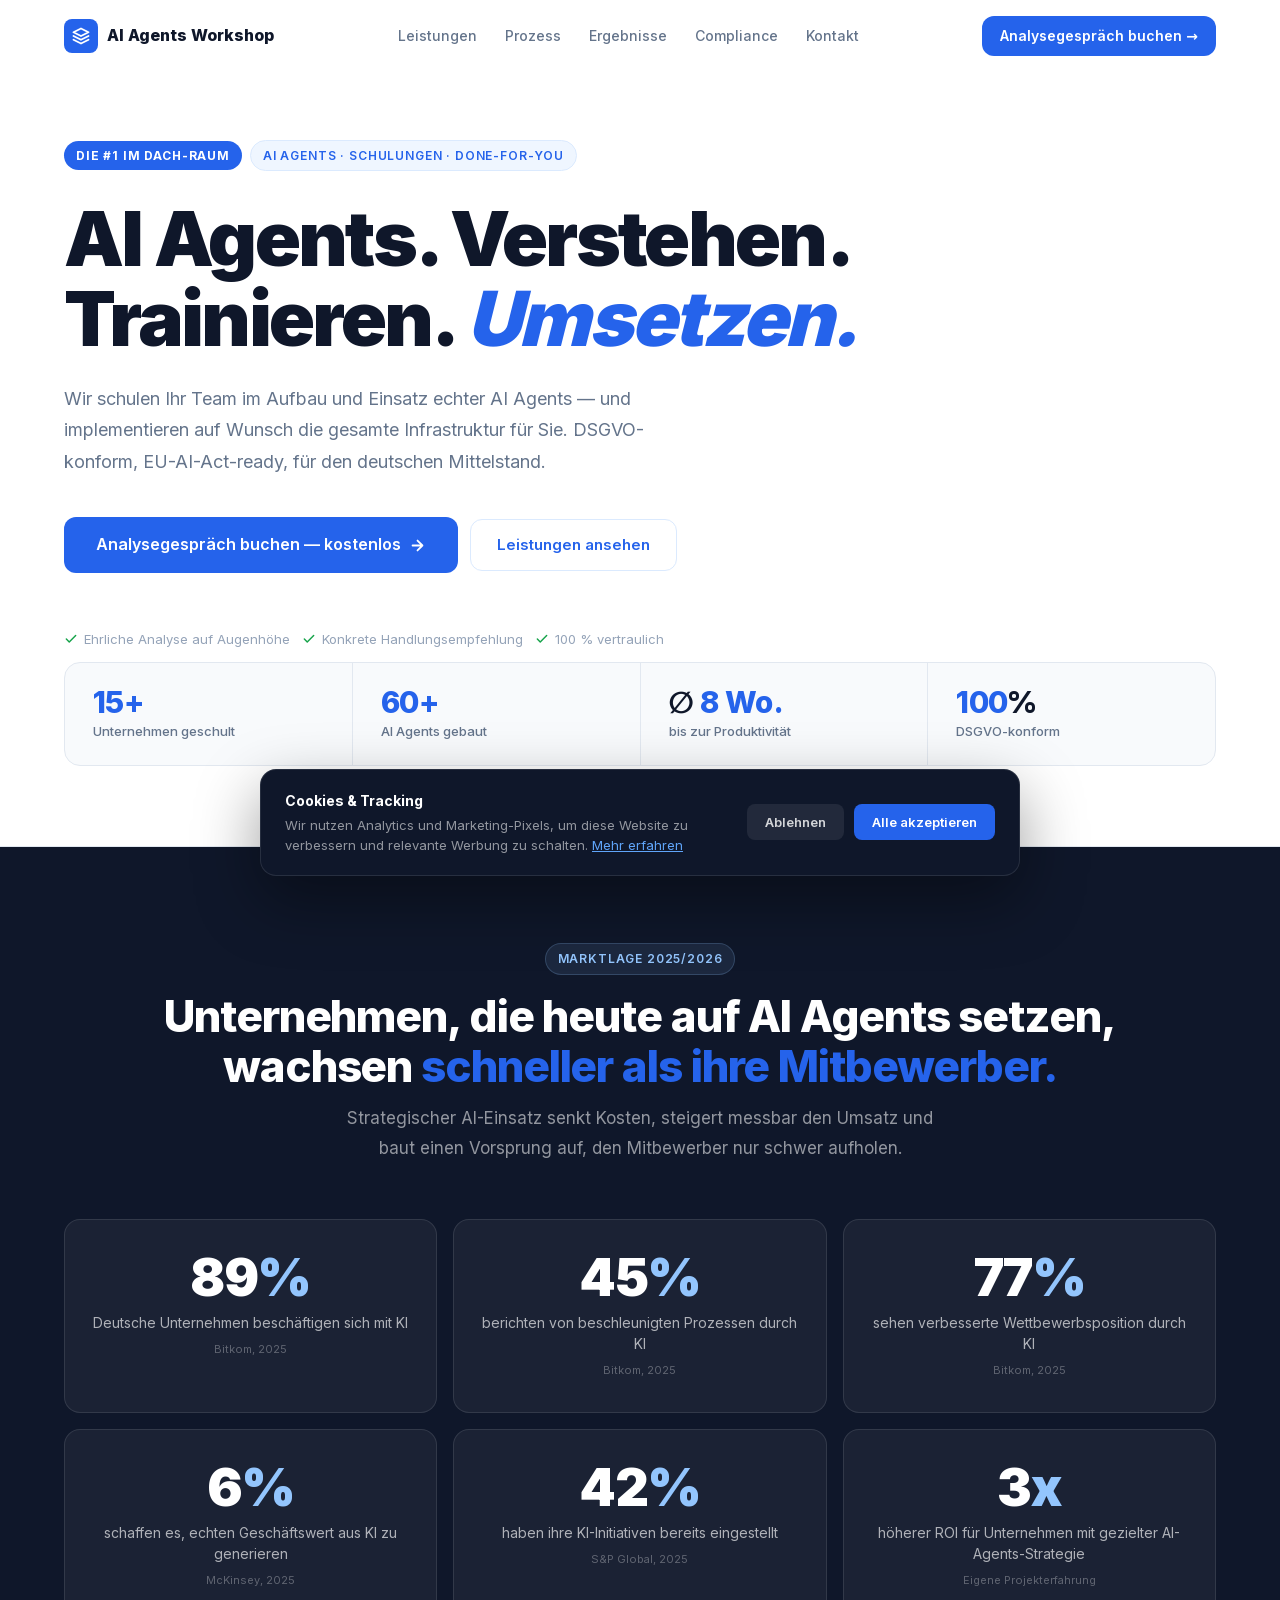
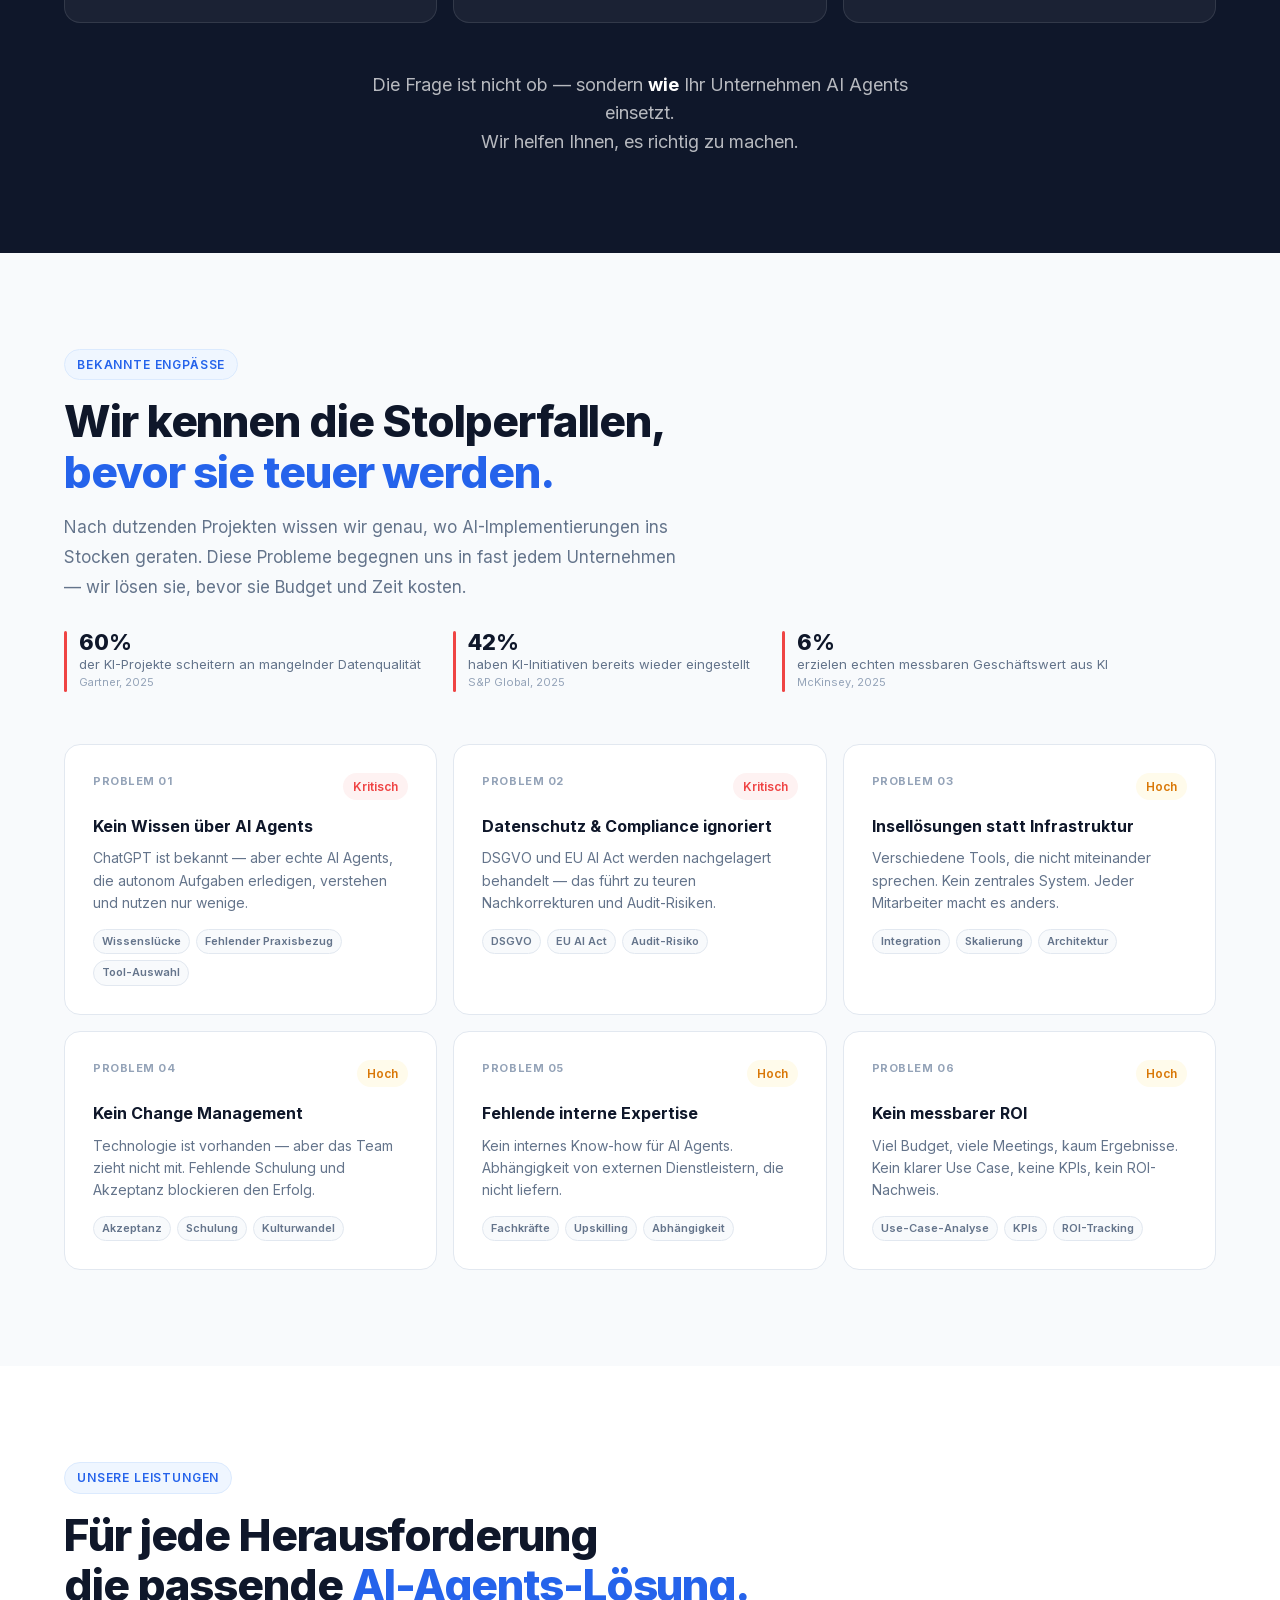
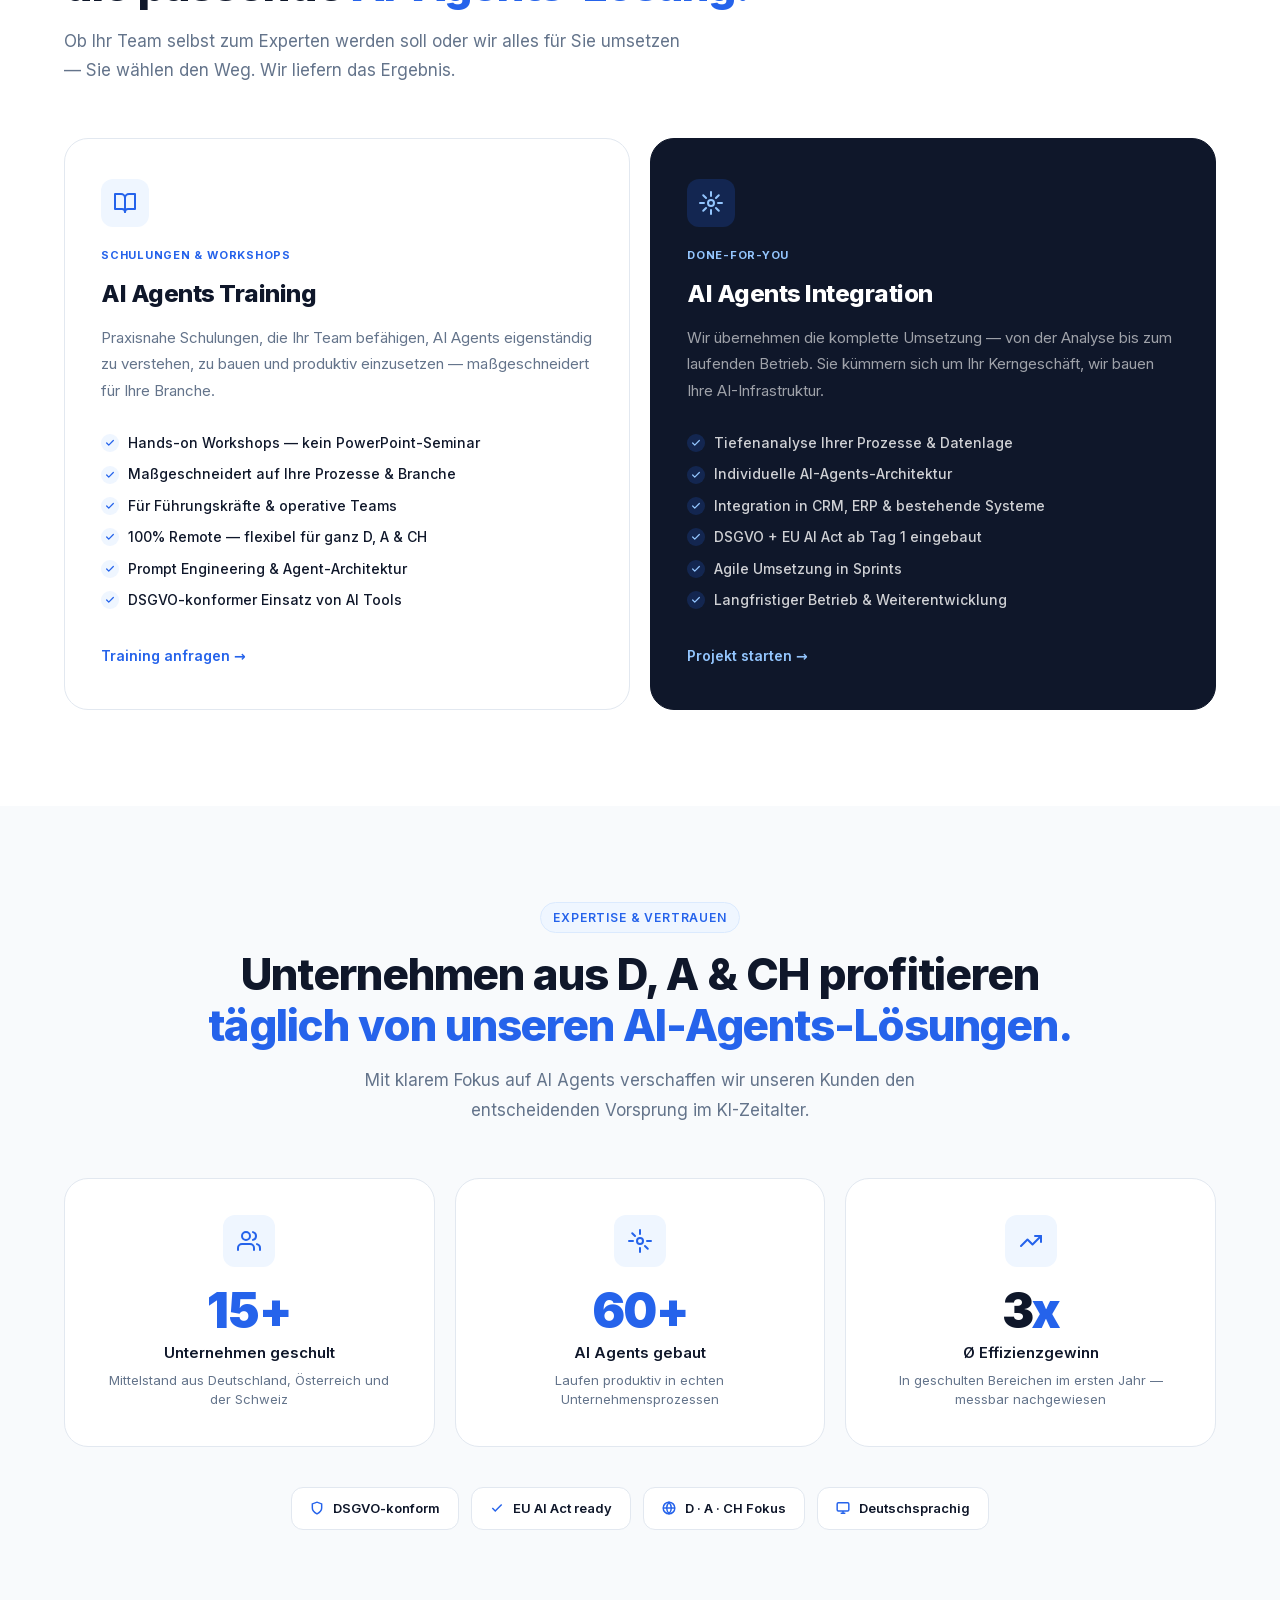
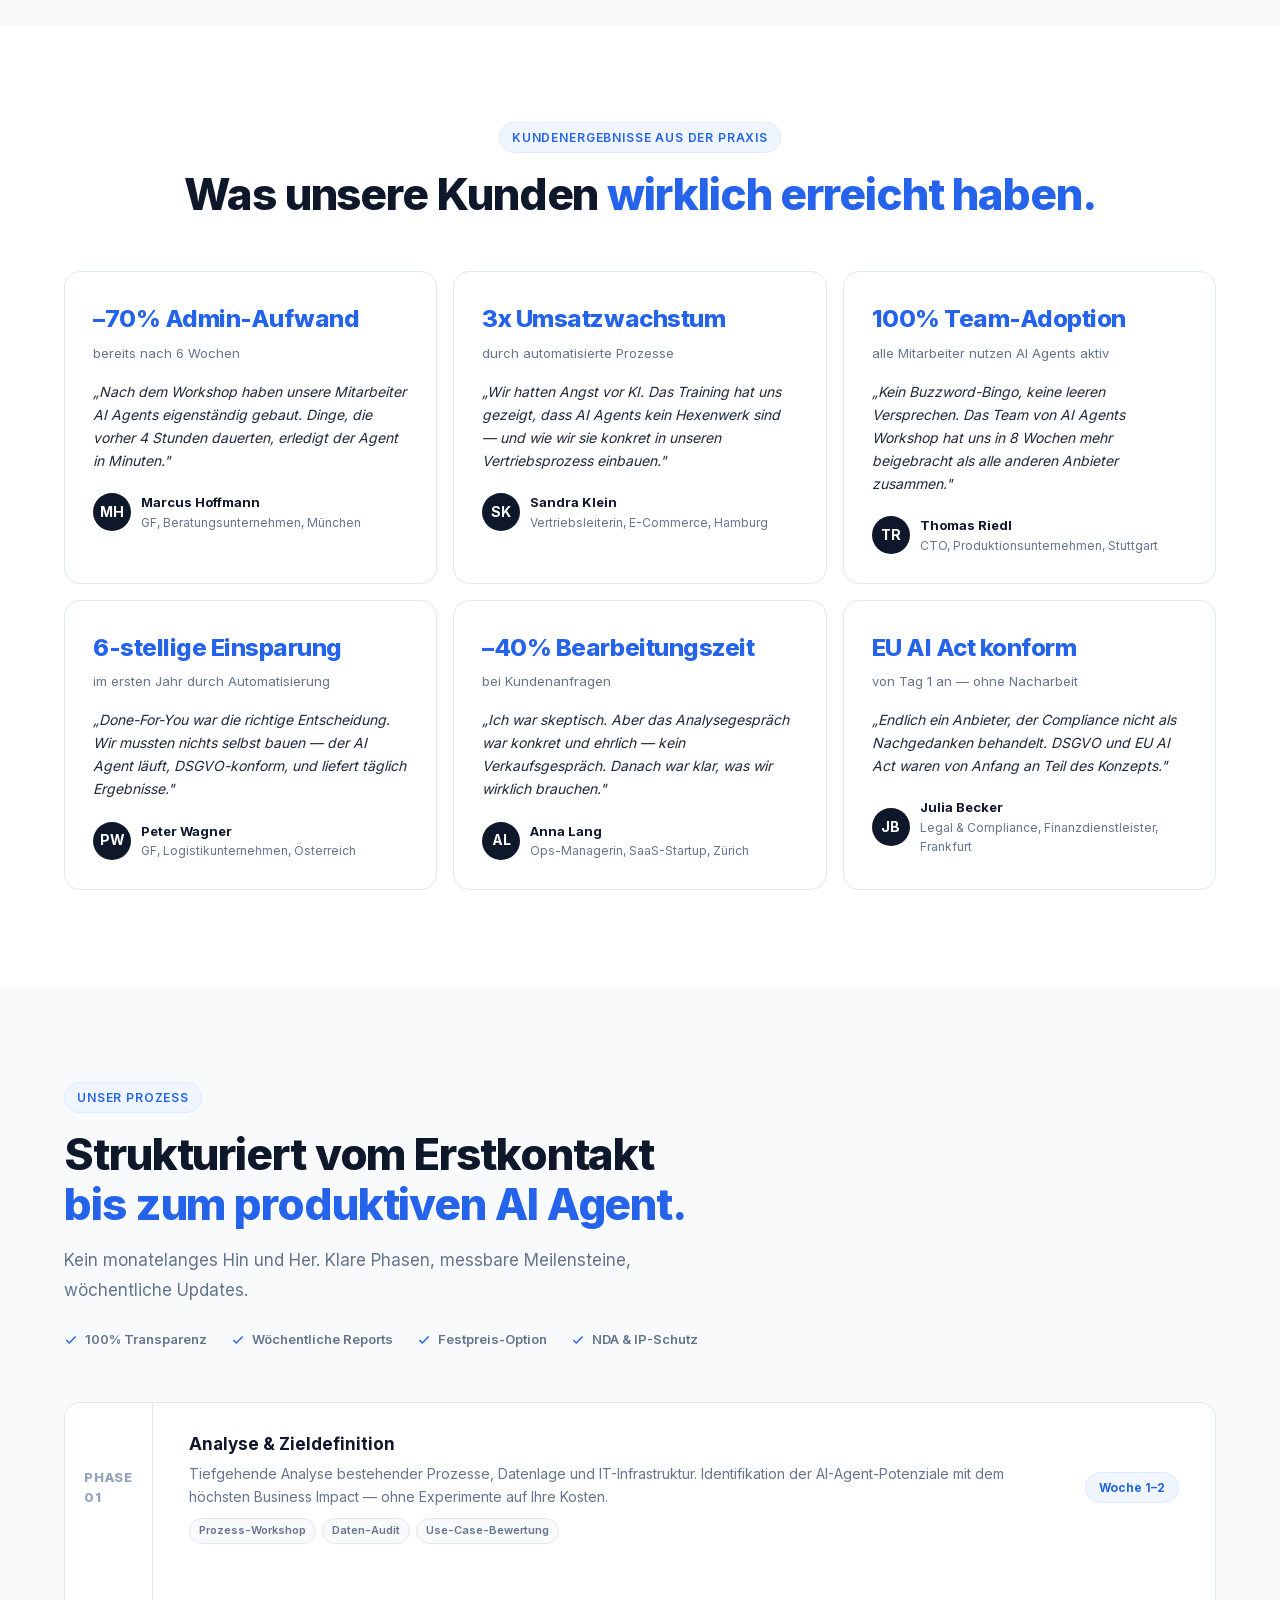
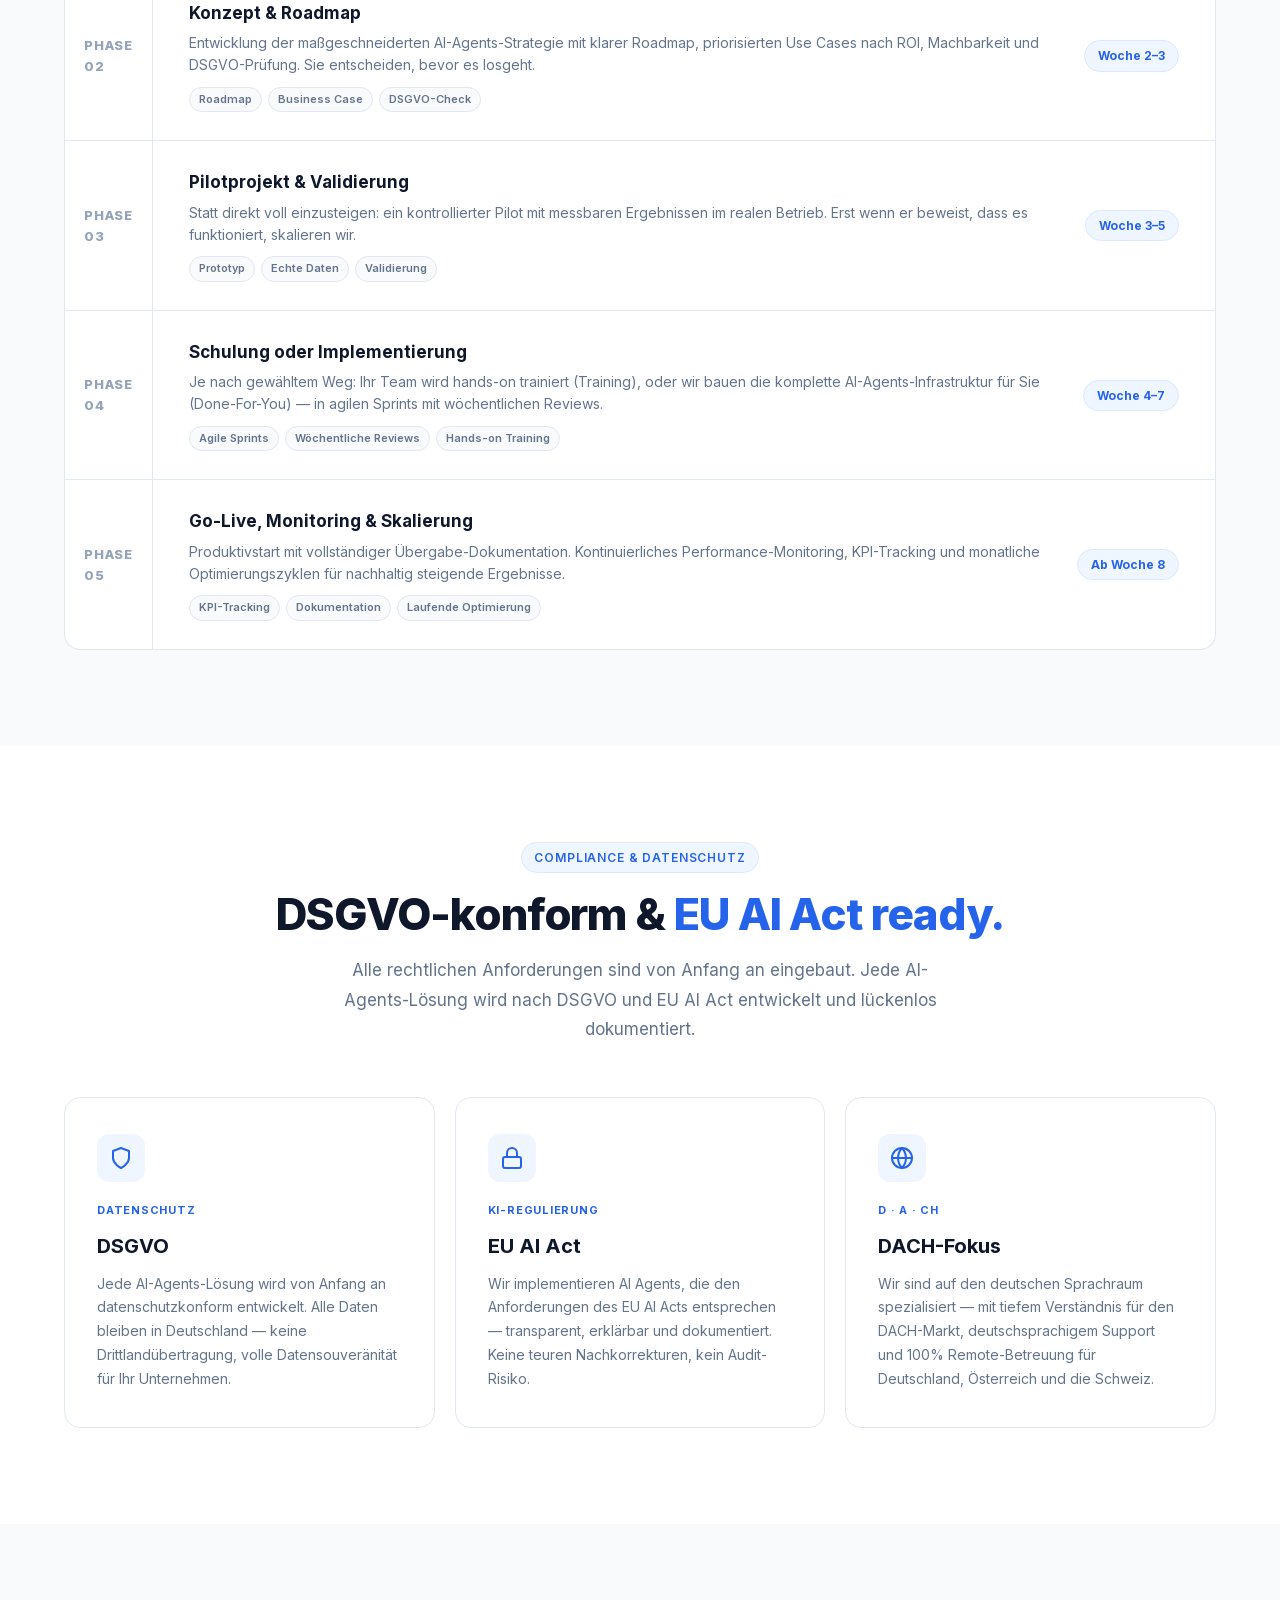
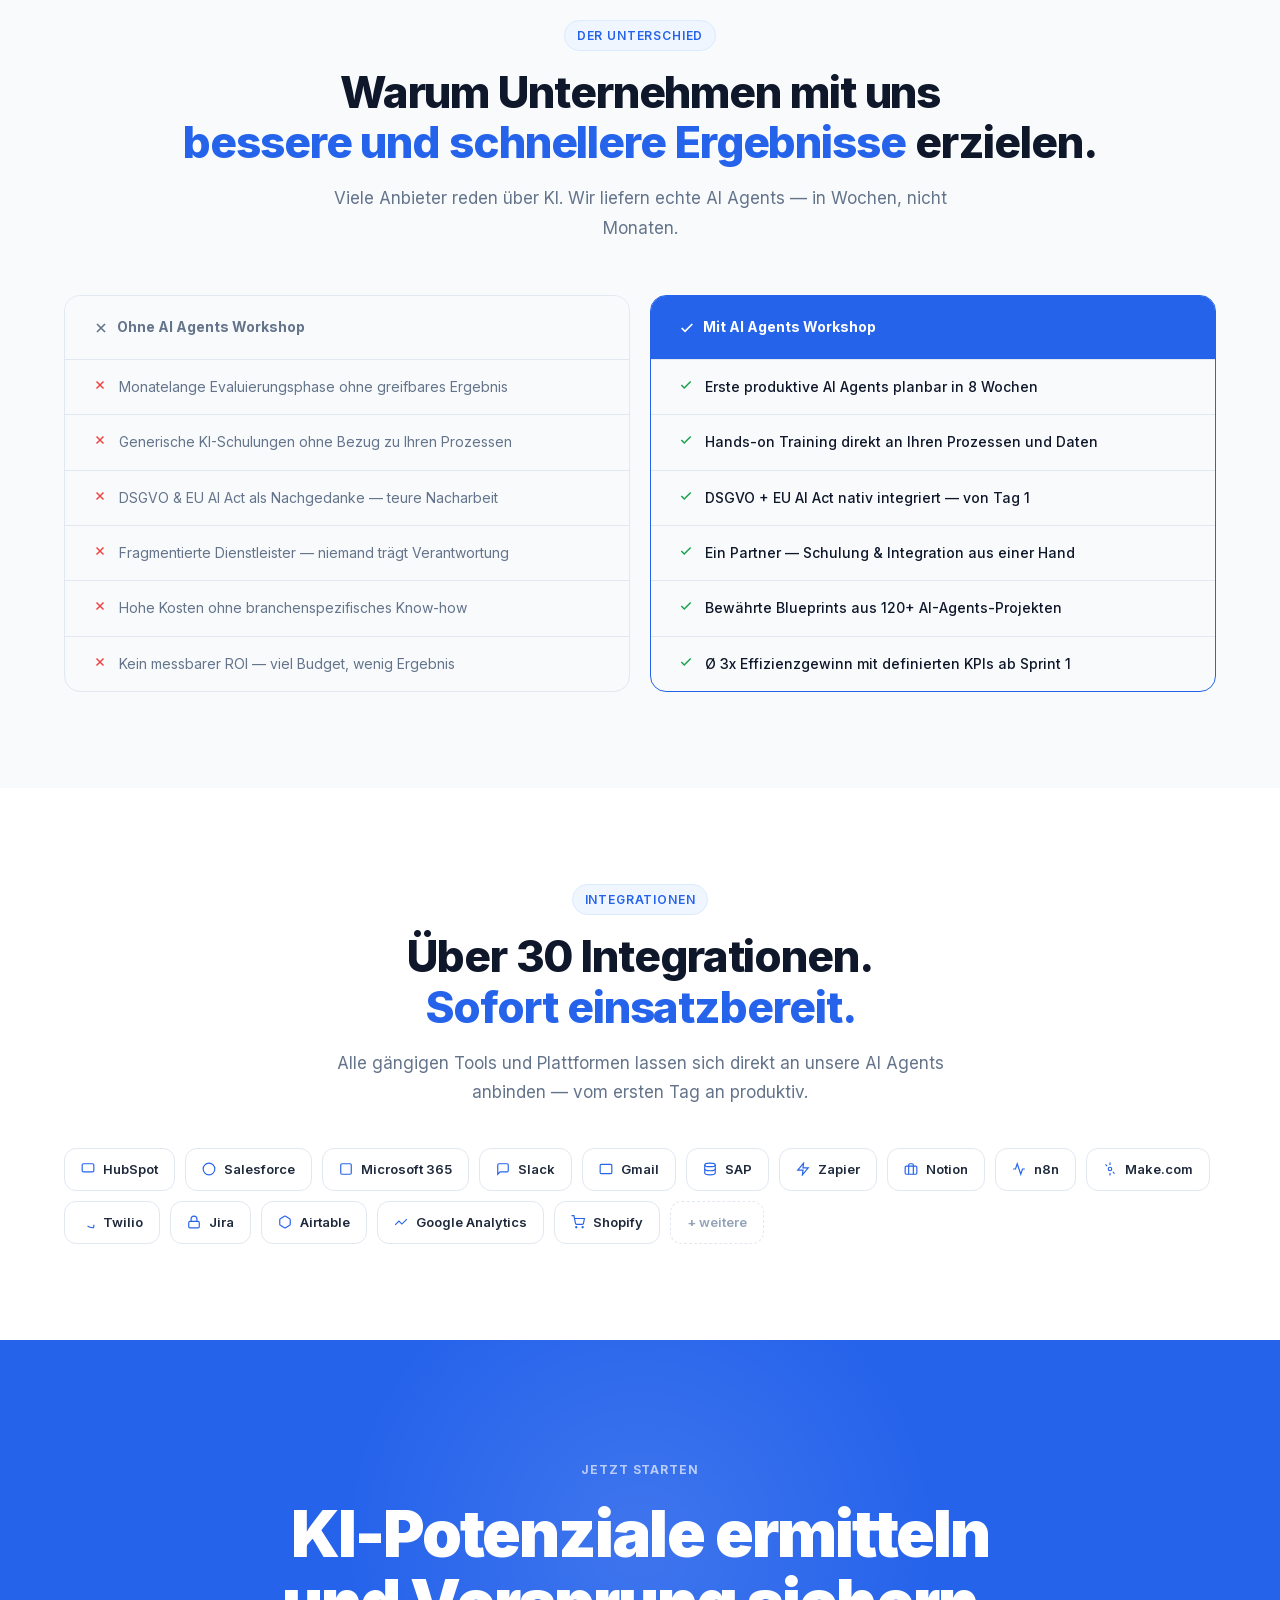
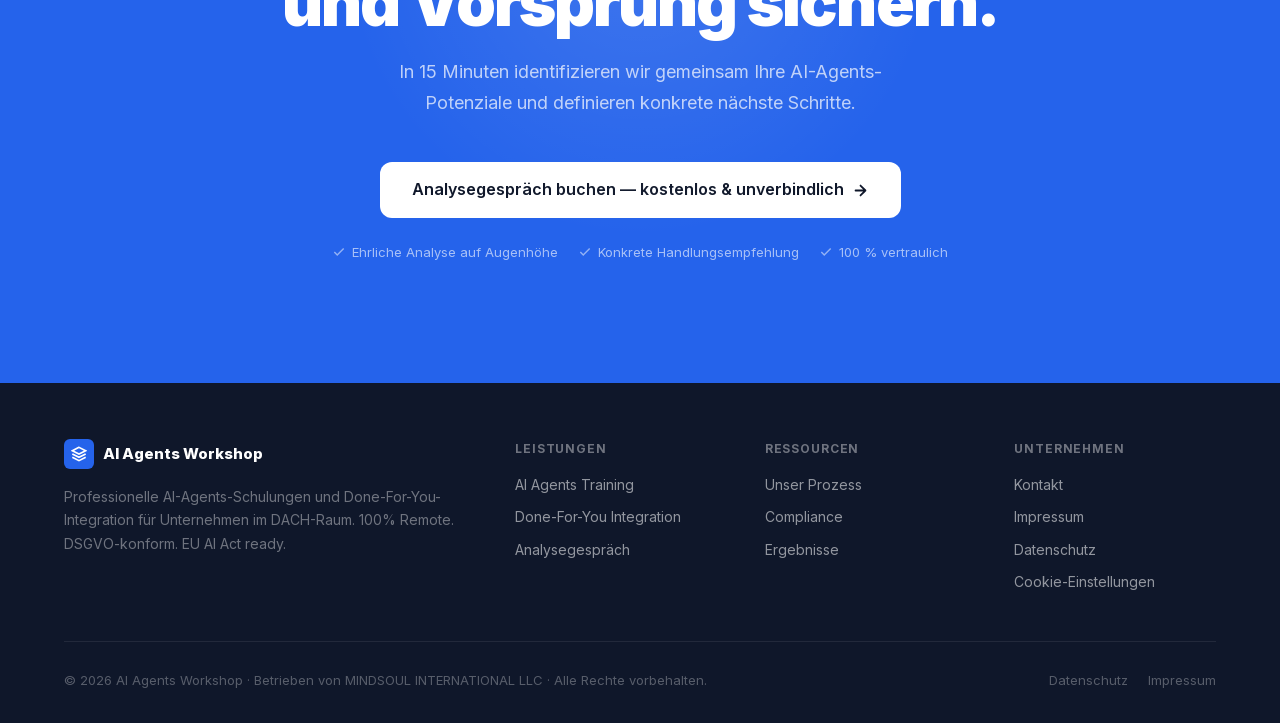
==== commit 705b8659: "Add mobile testimonial carousel, legal pages, local fonts, cookie consent - Auto-sliding carousel fo" ====
--- a/index.html
+++ b/index.html
@@ -6,9 +6,6 @@
   <meta name="description" content="AI Agents Workshop — Die #1 Anlaufstelle für AI-Agents-Schulungen und Done-For-You-Integration im DACH-Raum. DSGVO-konform. Kein Hype. Echte Ergebnisse." />
   <title>AI Agents Workshop — Schulungen & Done-For-You | DACH-Raum</title>
   <link rel="stylesheet" href="style.css" />
-  <link rel="preconnect" href="https://fonts.googleapis.com" />
-  <link rel="preconnect" href="https://fonts.gstatic.com" crossorigin />
-  <link href="https://fonts.googleapis.com/css2?family=Inter:wght@300;400;500;600;700;800;900&display=swap" rel="stylesheet" />
 </head>
 <body>
 
@@ -410,83 +407,93 @@
         <h2 class="section-title" style="text-align:center">Was unsere Kunden <em>wirklich erreicht haben.</em></h2>
       </div>
 
-      <div class="testi__grid">
-        <div class="testi-card reveal d1">
-          <div class="testi-card__metric">–70% Admin-Aufwand</div>
-          <div class="testi-card__sub-metric">bereits nach 6 Wochen</div>
-          <p class="testi-card__quote">„Nach dem Workshop haben unsere Mitarbeiter AI Agents eigenständig gebaut. Dinge, die vorher 4 Stunden dauerten, erledigt der Agent in Minuten."</p>
-          <div class="testi-card__author">
-            <div class="testi-card__avatar">MH</div>
-            <div>
-              <div class="testi-card__name">Marcus Hoffmann</div>
-              <div class="testi-card__role">GF, Beratungsunternehmen, München</div>
-            </div>
-          </div>
-        </div>
-
-        <div class="testi-card reveal d2">
-          <div class="testi-card__metric">3x Umsatzwachstum</div>
-          <div class="testi-card__sub-metric">durch automatisierte Prozesse</div>
-          <p class="testi-card__quote">„Wir hatten Angst vor KI. Das Training hat uns gezeigt, dass AI Agents kein Hexenwerk sind — und wie wir sie konkret in unseren Vertriebsprozess einbauen."</p>
-          <div class="testi-card__author">
-            <div class="testi-card__avatar">SK</div>
-            <div>
-              <div class="testi-card__name">Sandra Klein</div>
-              <div class="testi-card__role">Vertriebsleiterin, E-Commerce, Hamburg</div>
-            </div>
-          </div>
-        </div>
-
-        <div class="testi-card reveal d3">
-          <div class="testi-card__metric">100% Team-Adoption</div>
-          <div class="testi-card__sub-metric">alle Mitarbeiter nutzen AI Agents aktiv</div>
-          <p class="testi-card__quote">„Kein Buzzword-Bingo, keine leeren Versprechen. Das Team von AI Agents Workshop hat uns in 8 Wochen mehr beigebracht als alle anderen Anbieter zusammen."</p>
-          <div class="testi-card__author">
-            <div class="testi-card__avatar">TR</div>
-            <div>
-              <div class="testi-card__name">Thomas Riedl</div>
-              <div class="testi-card__role">CTO, Produktionsunternehmen, Stuttgart</div>
-            </div>
-          </div>
-        </div>
-
-        <div class="testi-card reveal d4">
-          <div class="testi-card__metric">6-stellige Einsparung</div>
-          <div class="testi-card__sub-metric">im ersten Jahr durch Automatisierung</div>
-          <p class="testi-card__quote">„Done-For-You war die richtige Entscheidung. Wir mussten nichts selbst bauen — der AI Agent läuft, DSGVO-konform, und liefert täglich Ergebnisse."</p>
-          <div class="testi-card__author">
-            <div class="testi-card__avatar">PW</div>
-            <div>
-              <div class="testi-card__name">Peter Wagner</div>
-              <div class="testi-card__role">GF, Logistikunternehmen, Österreich</div>
-            </div>
-          </div>
-        </div>
-
-        <div class="testi-card reveal d5">
-          <div class="testi-card__metric">–40% Bearbeitungszeit</div>
-          <div class="testi-card__sub-metric">bei Kundenanfragen</div>
-          <p class="testi-card__quote">„Ich war skeptisch. Aber das Analysegespräch war konkret und ehrlich — kein Verkaufsgespräch. Danach war klar, was wir wirklich brauchen."</p>
-          <div class="testi-card__author">
-            <div class="testi-card__avatar">AL</div>
-            <div>
-              <div class="testi-card__name">Anna Lang</div>
-              <div class="testi-card__role">Ops-Managerin, SaaS-Startup, Zürich</div>
-            </div>
-          </div>
-        </div>
-
-        <div class="testi-card reveal d1">
-          <div class="testi-card__metric">EU AI Act konform</div>
-          <div class="testi-card__sub-metric">von Tag 1 an — ohne Nacharbeit</div>
-          <p class="testi-card__quote">„Endlich ein Anbieter, der Compliance nicht als Nachgedanken behandelt. DSGVO und EU AI Act waren von Anfang an Teil des Konzepts."</p>
-          <div class="testi-card__author">
-            <div class="testi-card__avatar">JB</div>
-            <div>
-              <div class="testi-card__name">Julia Becker</div>
-              <div class="testi-card__role">Legal & Compliance, Finanzdienstleister, Frankfurt</div>
-            </div>
-          </div>
+      <div class="testi__carousel">
+        <div class="testi__grid">
+          <div class="testi-card reveal d1">
+            <div class="testi-card__metric">–70% Admin-Aufwand</div>
+            <div class="testi-card__sub-metric">bereits nach 6 Wochen</div>
+            <p class="testi-card__quote">„Nach dem Workshop haben unsere Mitarbeiter AI Agents eigenständig gebaut. Dinge, die vorher 4 Stunden dauerten, erledigt der Agent in Minuten."</p>
+            <div class="testi-card__author">
+              <div class="testi-card__avatar">MH</div>
+              <div>
+                <div class="testi-card__name">Marcus Hoffmann</div>
+                <div class="testi-card__role">GF, Beratungsunternehmen, München</div>
+              </div>
+            </div>
+          </div>
+
+          <div class="testi-card reveal d2">
+            <div class="testi-card__metric">3x Umsatzwachstum</div>
+            <div class="testi-card__sub-metric">durch automatisierte Prozesse</div>
+            <p class="testi-card__quote">„Wir hatten Angst vor KI. Das Training hat uns gezeigt, dass AI Agents kein Hexenwerk sind — und wie wir sie konkret in unseren Vertriebsprozess einbauen."</p>
+            <div class="testi-card__author">
+              <div class="testi-card__avatar">SK</div>
+              <div>
+                <div class="testi-card__name">Sandra Klein</div>
+                <div class="testi-card__role">Vertriebsleiterin, E-Commerce, Hamburg</div>
+              </div>
+            </div>
+          </div>
+
+          <div class="testi-card reveal d3">
+            <div class="testi-card__metric">100% Team-Adoption</div>
+            <div class="testi-card__sub-metric">alle Mitarbeiter nutzen AI Agents aktiv</div>
+            <p class="testi-card__quote">„Kein Buzzword-Bingo, keine leeren Versprechen. Das Team von AI Agents Workshop hat uns in 8 Wochen mehr beigebracht als alle anderen Anbieter zusammen."</p>
+            <div class="testi-card__author">
+              <div class="testi-card__avatar">TR</div>
+              <div>
+                <div class="testi-card__name">Thomas Riedl</div>
+                <div class="testi-card__role">CTO, Produktionsunternehmen, Stuttgart</div>
+              </div>
+            </div>
+          </div>
+
+          <div class="testi-card reveal d4">
+            <div class="testi-card__metric">6-stellige Einsparung</div>
+            <div class="testi-card__sub-metric">im ersten Jahr durch Automatisierung</div>
+            <p class="testi-card__quote">„Done-For-You war die richtige Entscheidung. Wir mussten nichts selbst bauen — der AI Agent läuft, DSGVO-konform, und liefert täglich Ergebnisse."</p>
+            <div class="testi-card__author">
+              <div class="testi-card__avatar">PW</div>
+              <div>
+                <div class="testi-card__name">Peter Wagner</div>
+                <div class="testi-card__role">GF, Logistikunternehmen, Österreich</div>
+              </div>
+            </div>
+          </div>
+
+          <div class="testi-card reveal d5">
+            <div class="testi-card__metric">–40% Bearbeitungszeit</div>
+            <div class="testi-card__sub-metric">bei Kundenanfragen</div>
+            <p class="testi-card__quote">„Ich war skeptisch. Aber das Analysegespräch war konkret und ehrlich — kein Verkaufsgespräch. Danach war klar, was wir wirklich brauchen."</p>
+            <div class="testi-card__author">
+              <div class="testi-card__avatar">AL</div>
+              <div>
+                <div class="testi-card__name">Anna Lang</div>
+                <div class="testi-card__role">Ops-Managerin, SaaS-Startup, Zürich</div>
+              </div>
+            </div>
+          </div>
+
+          <div class="testi-card reveal d1">
+            <div class="testi-card__metric">EU AI Act konform</div>
+            <div class="testi-card__sub-metric">von Tag 1 an — ohne Nacharbeit</div>
+            <p class="testi-card__quote">„Endlich ein Anbieter, der Compliance nicht als Nachgedanken behandelt. DSGVO und EU AI Act waren von Anfang an Teil des Konzepts."</p>
+            <div class="testi-card__author">
+              <div class="testi-card__avatar">JB</div>
+              <div>
+                <div class="testi-card__name">Julia Becker</div>
+                <div class="testi-card__role">Legal & Compliance, Finanzdienstleister, Frankfurt</div>
+              </div>
+            </div>
+          </div>
+        </div>
+        <div class="testi__dots">
+          <span class="testi__dot"></span>
+          <span class="testi__dot"></span>
+          <span class="testi__dot"></span>
+          <span class="testi__dot"></span>
+          <span class="testi__dot"></span>
+          <span class="testi__dot"></span>
         </div>
       </div>
     </div>
@@ -760,7 +767,7 @@
       <h2 class="cta__title reveal d1">KI-Potenziale ermitteln<br/>und Vorsprung sichern.</h2>
       <p class="cta__sub reveal d2">In 15 Minuten identifizieren wir gemeinsam Ihre AI-Agents-Potenziale und definieren konkrete nächste Schritte.</p>
       <div class="cta__actions reveal d3">
-        <a href="mailto:business.yib@gmail.com?subject=Analysegespräch AI Agents Workshop&body=Hallo, ich möchte ein kostenloses Analysegespräch vereinbaren." class="btn btn--white btn--lg">
+        <a href="mailto:info@ai-agents-workshop.de?subject=Analysegespräch AI Agents Workshop&body=Hallo, ich möchte ein kostenloses Analysegespräch vereinbaren." class="btn btn--white btn--lg">
           Analysegespräch buchen — kostenlos & unverbindlich
           <svg width="17" height="17" viewBox="0 0 24 24" fill="none" stroke="currentColor" stroke-width="2.5" stroke-linecap="round" stroke-linejoin="round"><path d="M5 12h14M12 5l7 7-7 7"/></svg>
         </a>
@@ -818,24 +825,37 @@
         <div>
           <div class="footer__col-title">Unternehmen</div>
           <div class="footer__links">
-            <a href="mailto:business.yib@gmail.com">Kontakt</a>
-            <a href="#">Impressum</a>
-            <a href="#">Datenschutz</a>
+            <a href="mailto:info@ai-agents-workshop.de">Kontakt</a>
+            <a href="impressum.html">Impressum</a>
+            <a href="datenschutz.html">Datenschutz</a>
+            <a href="#" onclick="localStorage.removeItem('aaw_consent_v1');location.reload();return false;">Cookie-Einstellungen</a>
           </div>
         </div>
       </div>
 
       <div class="footer__bottom">
-        <p class="footer__copy">© 2025 AI Agents Workshop · ai-agents-workshop.de · Alle Rechte vorbehalten.</p>
+        <p class="footer__copy">© 2026 AI Agents Workshop · Betrieben von MINDSOUL INTERNATIONAL LLC · Alle Rechte vorbehalten.</p>
         <div class="footer__legal">
-          <a href="#">Datenschutz</a>
-          <a href="#">Impressum</a>
-          <a href="#">AGB</a>
+          <a href="datenschutz.html">Datenschutz</a>
+          <a href="impressum.html">Impressum</a>
         </div>
       </div>
     </div>
   </footer>
 
+  <!-- Cookie Banner -->
+  <div class="cookie-banner" id="cookieBanner">
+    <div class="cookie-banner__text">
+      <strong>Cookies & Tracking</strong>
+      <p>Wir nutzen Analytics und Marketing-Pixels, um diese Website zu verbessern und relevante Werbung zu schalten. <a href="datenschutz.html">Mehr erfahren</a></p>
+    </div>
+    <div class="cookie-banner__actions">
+      <button class="cookie-banner__btn cookie-banner__btn--reject" id="cookieReject">Ablehnen</button>
+      <button class="cookie-banner__btn cookie-banner__btn--accept" id="cookieAccept">Alle akzeptieren</button>
+    </div>
+  </div>
+
   <script src="script.js"></script>
+  <script src="consent.js"></script>
 </body>
 </html>
--- a/style.css
+++ b/style.css
@@ -4,7 +4,103 @@
    Font: Inter
    ============================================ */
 
-@import url('https://fonts.googleapis.com/css2?family=Inter:wght@300;400;500;600;700;800;900&display=swap');
+/* ── Cookie Banner ── */
+.cookie-banner {
+  position: fixed;
+  bottom: 24px;
+  left: 50%;
+  transform: translateX(-50%);
+  width: calc(100% - 48px);
+  max-width: 760px;
+  background: #0F172A;
+  border: 1px solid rgba(255,255,255,.1);
+  border-radius: 16px;
+  box-shadow: 0 24px 64px rgba(0,0,0,.4);
+  padding: 20px 24px;
+  display: flex;
+  align-items: center;
+  gap: 24px;
+  z-index: 9999;
+  animation: cookieSlide .4s cubic-bezier(.4,0,.2,1);
+}
+.cookie-banner--hidden {
+  display: none;
+}
+@keyframes cookieSlide {
+  from { opacity: 0; transform: translateX(-50%) translateY(20px); }
+  to   { opacity: 1; transform: translateX(-50%) translateY(0); }
+}
+.cookie-banner__text {
+  flex: 1;
+  min-width: 0;
+}
+.cookie-banner__text strong {
+  display: block;
+  font-size: 14px;
+  font-weight: 700;
+  color: #fff;
+  margin-bottom: 4px;
+}
+.cookie-banner__text p {
+  font-size: 13px;
+  color: rgba(255,255,255,.55);
+  line-height: 1.5;
+}
+.cookie-banner__text a {
+  color: #60A5FA;
+  text-decoration: underline;
+}
+.cookie-banner__actions {
+  display: flex;
+  gap: 10px;
+  flex-shrink: 0;
+}
+.cookie-banner__btn {
+  font-size: 13px;
+  font-weight: 600;
+  padding: 10px 18px;
+  border-radius: 8px;
+  cursor: pointer;
+  border: none;
+  transition: opacity .15s;
+  white-space: nowrap;
+}
+.cookie-banner__btn:hover { opacity: .85; }
+.cookie-banner__btn--reject {
+  background: rgba(255,255,255,.08);
+  color: rgba(255,255,255,.8);
+}
+.cookie-banner__btn--accept {
+  background: #2563EB;
+  color: #fff;
+}
+@media (max-width: 600px) {
+  .cookie-banner {
+    flex-direction: column;
+    align-items: flex-start;
+    bottom: 16px;
+    width: calc(100% - 32px);
+  }
+  .cookie-banner__actions { width: 100%; }
+  .cookie-banner__btn { flex: 1; text-align: center; }
+}
+
+@font-face {
+  font-family: 'Inter';
+  font-style: normal;
+  font-weight: 100 900;
+  font-display: swap;
+  src: url('fonts/inter-latin-ext.woff2') format('woff2');
+  unicode-range: U+0100-02BA, U+02BD-02C5, U+02C7-02CC, U+02CE-02D7, U+02DD-02FF, U+0304, U+0308, U+0329, U+1D00-1DBF, U+1E00-1E9F, U+1EF2-1EFF, U+2020, U+20A0-20AB, U+20AD-20C0, U+2113, U+2C60-2C7F, U+A720-A7FF;
+}
+@font-face {
+  font-family: 'Inter';
+  font-style: normal;
+  font-weight: 100 900;
+  font-display: swap;
+  src: url('fonts/inter-latin.woff2') format('woff2');
+  unicode-range: U+0000-00FF, U+0131, U+0152-0153, U+02BB-02BC, U+02C6, U+02DA, U+02DC, U+0304, U+0308, U+0329, U+2000-206F, U+20AC, U+2122, U+2191, U+2193, U+2212, U+2215, U+FEFF, U+FFFD;
+}
 
 :root {
   --white:   #FFFFFF;
@@ -336,6 +432,24 @@
 }
 .testi-card__name { font-size: 13px; font-weight: 700; color: var(--ink); }
 .testi-card__role { font-size: 12px; color: var(--muted); }
+.testi__dots { display: none; }
+@media (max-width: 767px) {
+  .testi__carousel { overflow: hidden; }
+  .testi__grid {
+    display: flex; flex-wrap: nowrap; gap: 12px; margin-top: 36px;
+    transition: transform 0.5s cubic-bezier(0.25,0.46,0.45,0.94);
+  }
+  .testi-card { flex: 0 0 85%; min-width: 0; }
+  .testi__dots {
+    display: flex; justify-content: center; gap: 6px; margin-top: 20px;
+  }
+  .testi__dot {
+    width: 6px; height: 6px; border-radius: 50%;
+    background: var(--border); transition: background .3s, width .3s, border-radius .3s;
+    cursor: pointer;
+  }
+  .testi__dot--active { background: var(--blue); width: 18px; border-radius: 3px; }
+}
 
 /* ============================================
    PROZESS
